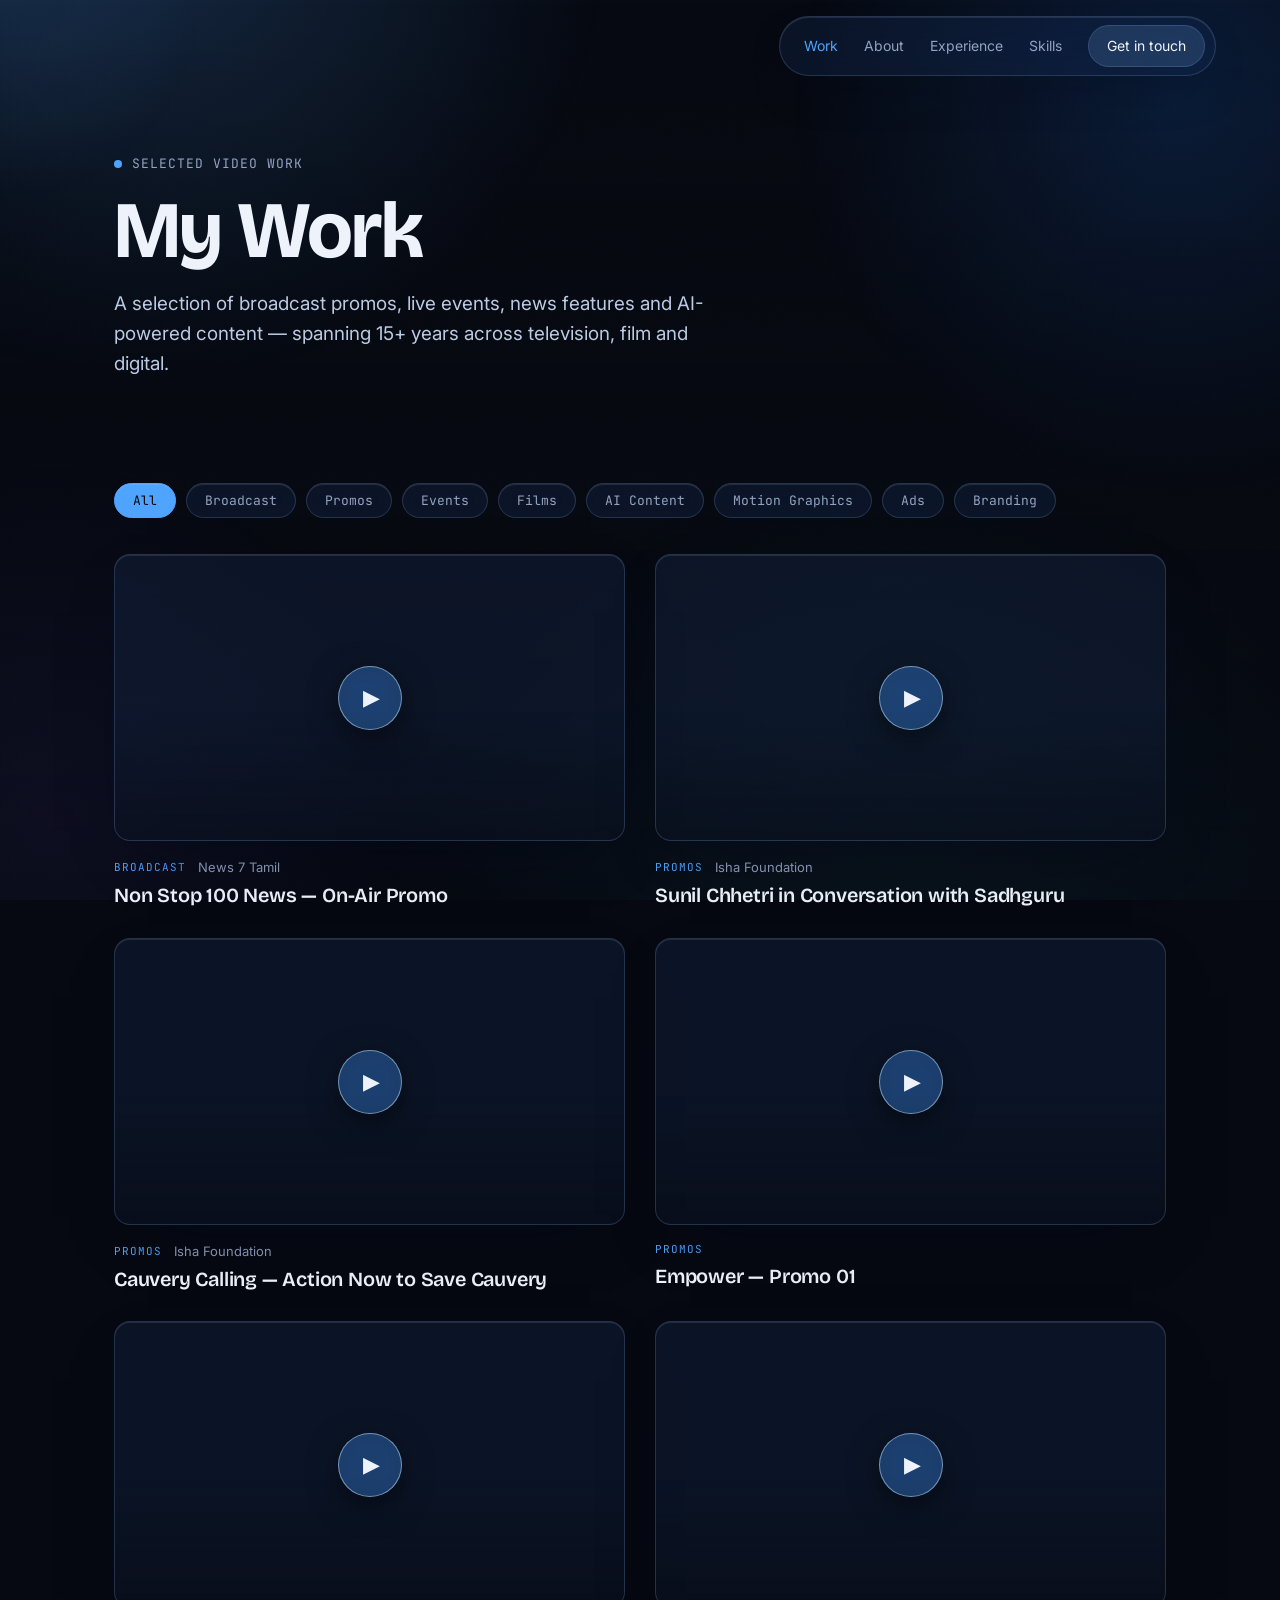
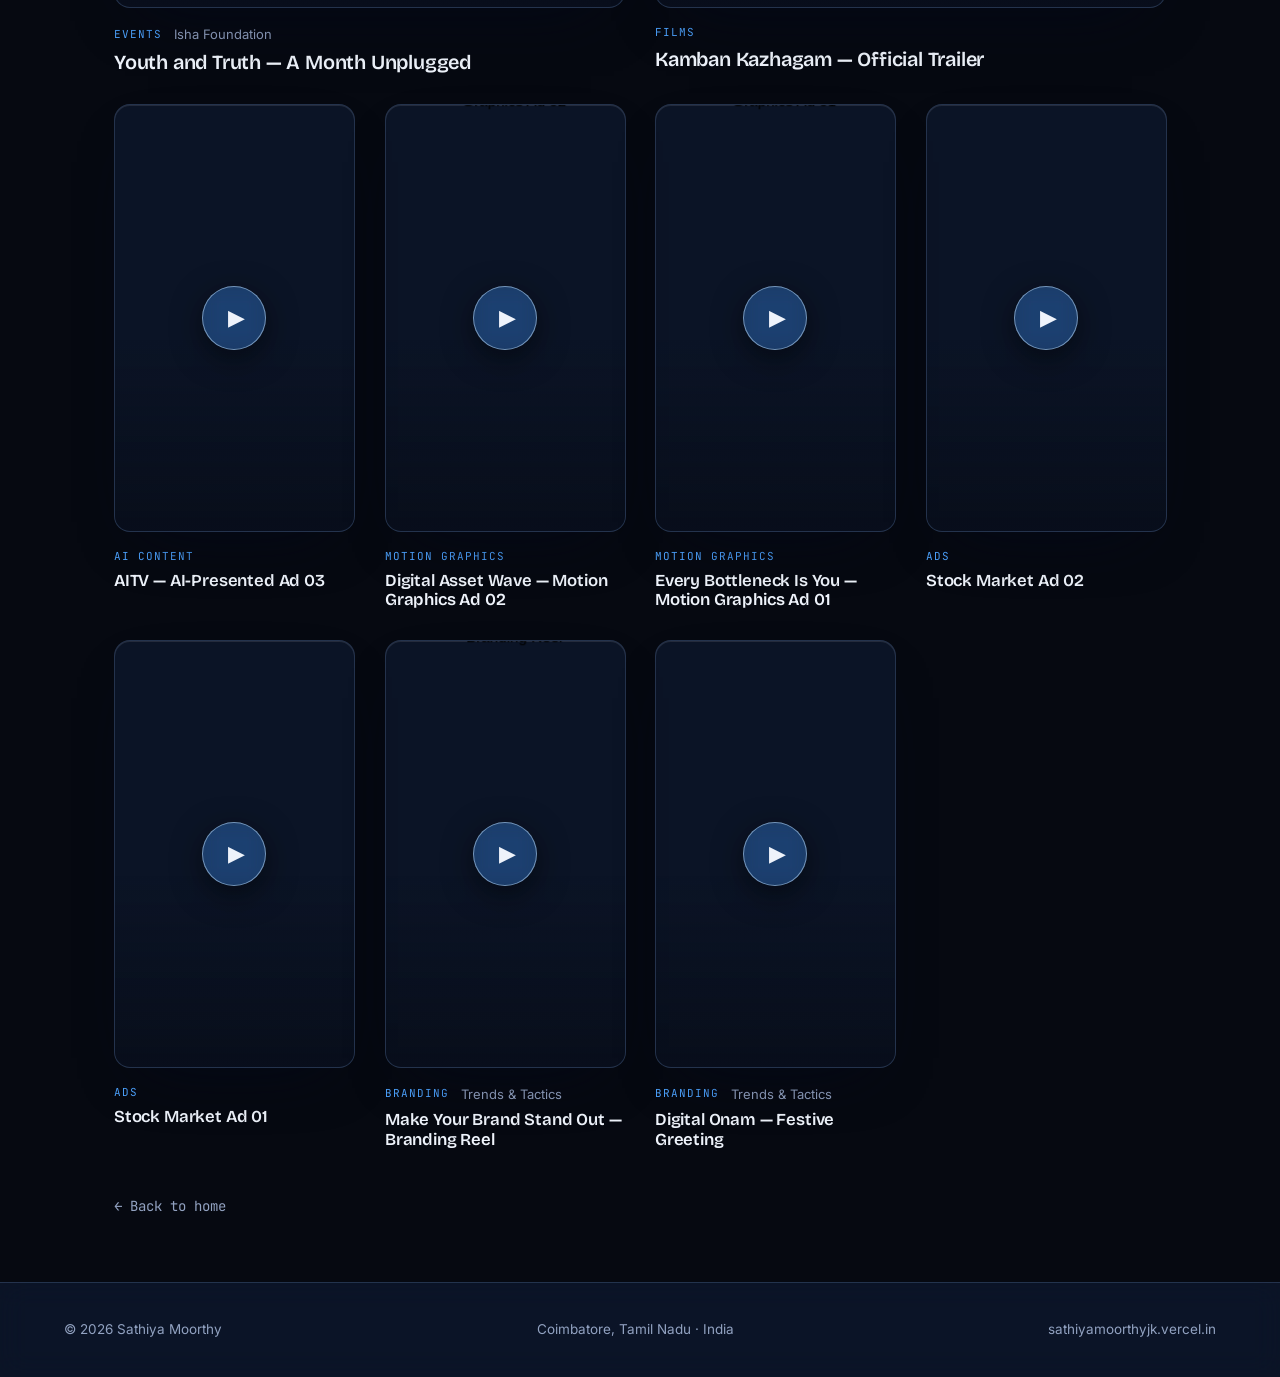
==== works/index.html @ cbaf98fa "Portfolio site: blue glassmorphism theme, clean URLs, video gallery - Clean extensionless URLs: work" ====
<!DOCTYPE html>
<html lang="en">
<head>
  <meta charset="UTF-8" />
  <meta name="viewport" content="width=device-width, initial-scale=1.0" />
  <title>My Work — Sathiya Moorthy</title>
  <meta name="description" content="Selected video work by Sathiya Moorthy — broadcast promos, live events, news and AI-powered content." />

  <link rel="preconnect" href="https://fonts.googleapis.com" />
  <link rel="preconnect" href="https://fonts.gstatic.com" crossorigin />
  <link rel="preconnect" href="https://i.ytimg.com" />
  <link href="https://fonts.googleapis.com/css2?family=Bricolage+Grotesque:opsz,wght@12..96,400;12..96,500;12..96,600;12..96,700;12..96,800&family=Inter:wght@400;500;600&family=JetBrains+Mono:wght@400;500&display=swap" rel="stylesheet" />

  <link rel="icon" href="data:image/svg+xml,%3Csvg xmlns='http://www.w3.org/2000/svg' viewBox='0 0 100 100'%3E%3Crect width='100' height='100' rx='22' fill='%23060911'/%3E%3Ctext x='50' y='68' font-family='Georgia,serif' font-size='52' font-weight='700' fill='%234da3ff' text-anchor='middle'%3ESM%3C/text%3E%3C/svg%3E" />

  <link rel="stylesheet" href="../css/styles.css" />
</head>
<body>
  <div class="grain" aria-hidden="true"></div>
  <div class="cursor-glow" aria-hidden="true"></div>
  <div class="scroll-progress" aria-hidden="true"></div>

  <!-- Navigation -->
  <header class="nav" id="nav">
    <nav class="nav__links" aria-label="Primary">
      <a href="./" class="is-current">Work</a>
      <a href="../#about">About</a>
      <a href="../#experience">Experience</a>
      <a href="../#skills">Skills</a>
      <a href="../#contact" class="nav__cta">Get in touch</a>
    </nav>
    <button class="nav__toggle" id="navToggle" aria-label="Toggle menu" aria-expanded="false">
      <span></span><span></span>
    </button>
  </header>

  <div class="mobile-menu" id="mobileMenu" aria-hidden="true">
    <a href="./">Work</a>
    <a href="../#about">About</a>
    <a href="../#experience">Experience</a>
    <a href="../#skills">Skills</a>
    <a href="../#awards">Awards</a>
    <a href="../#contact">Get in touch</a>
  </div>

  <main id="top">
    <!-- Page header -->
    <section class="page-head">
      <div class="page-head__inner">
        <p class="page-head__eyebrow reveal"><span class="dot"></span> Selected video work</p>
        <h1 class="page-head__title reveal">My Work</h1>
        <p class="page-head__lead reveal">
          A selection of broadcast promos, live events, news features and AI-powered
          content — spanning 15+ years across television, film and digital.
        </p>
      </div>
    </section>

    <!-- Gallery -->
    <section class="works section">
      <div class="works-filters" id="worksFilters" aria-label="Filter by category"></div>

      <div class="works-grid" id="worksGrid"></div>

      <div class="works-empty" id="worksEmpty" hidden>
        <p>Videos coming soon. Check back shortly.</p>
      </div>

      <p class="works-back">
        <a href="../">&larr; Back to home</a>
      </p>
    </section>
  </main>

  <footer class="footer">
    <div class="footer__inner">
      <span>© <span id="year">2026</span> Sathiya Moorthy</span>
      <span class="footer__loc">Coimbatore, Tamil Nadu · India</span>
      <a href="https://sathiyamoorthyjk.vercel.in" target="_blank" rel="noopener">sathiyamoorthyjk.vercel.in</a>
    </div>
  </footer>

  <script src="../js/main.js"></script>
  <script src="../js/works.js"></script>
</body>
</html>
---- css/styles.css ----
/* =========================================================
   Sathiya Moorthy — Portfolio
   Cinematic dark · broadcast-meets-code
   ========================================================= */

:root {
  --bg:        #060911;
  --bg-soft:   #0a0f1c;
  --surface:   #0e1526;
  --surface-2: #141d33;
  --line:      rgba(120,170,255,0.13);
  --line-soft: rgba(120,170,255,0.07);

  --text:      #eef3fb;
  --muted:     #92a2c1;
  --faint:     #5f6d8c;

  --accent:      #4da3ff;
  --accent-soft: #8ec6ff;
  --accent-deep: #1a63c9;
  --accent-rgb:  77, 163, 255;

  --ink:       #04070f;   /* dark text sitting on the accent */

  /* Glass */
  --glass:        rgba(22, 38, 72, 0.40);
  --glass-2:      rgba(28, 48, 88, 0.55);
  --glass-hi:     rgba(140, 190, 255, 0.16);   /* frost edge */
  --glass-line:   rgba(150, 195, 255, 0.18);
  --blur:         blur(22px) saturate(150%);
  --blur-soft:    blur(14px) saturate(130%);
  --glass-shadow: 0 20px 50px -24px rgba(0, 8, 26, 0.85);
  --glass-inset:  inset 0 1px 0 rgba(255, 255, 255, 0.10);

  --maxw: 1180px;
  --pad: clamp(20px, 5vw, 80px);

  --font-display: "Bricolage Grotesque", Georgia, serif;
  --font-body: "Inter", system-ui, sans-serif;
  --font-mono: "JetBrains Mono", monospace;

  --ease: cubic-bezier(0.16, 1, 0.3, 1);
}

* { margin: 0; padding: 0; box-sizing: border-box; }

html { scroll-behavior: smooth; -webkit-text-size-adjust: 100%; }

body {
  background: var(--bg);
  color: var(--text);
  font-family: var(--font-body);
  font-size: 16px;
  line-height: 1.6;
  -webkit-font-smoothing: antialiased;
  text-rendering: optimizeLegibility;
  overflow-x: hidden;
}

/* Ambient blue field — the light source the frosted panels pick up */
body::before {
  content: ""; position: fixed; inset: 0; z-index: -2; pointer-events: none;
  background:
    radial-gradient(46rem 46rem at 12% -8%,  rgba(77, 163, 255, 0.20), transparent 62%),
    radial-gradient(40rem 40rem at 92% 12%,  rgba(26, 99, 201, 0.22), transparent 60%),
    radial-gradient(52rem 52rem at 70% 108%, rgba(58, 226, 255, 0.10), transparent 62%),
    radial-gradient(38rem 38rem at 4% 92%,   rgba(120, 90, 255, 0.12), transparent 60%);
}
body::after {
  content: ""; position: fixed; inset: 0; z-index: -1; pointer-events: none;
  background: linear-gradient(180deg, transparent, rgba(6, 9, 17, 0.55));
}

a { color: inherit; text-decoration: none; }
em { font-style: italic; color: var(--accent); }
::selection { background: var(--accent); color: var(--ink); }

/* ---------- Texture & ambient ---------- */
.grain {
  position: fixed; inset: 0; z-index: 9000; pointer-events: none;
  opacity: 0.05; mix-blend-mode: overlay;
  background-image: url("data:image/svg+xml,%3Csvg xmlns='http://www.w3.org/2000/svg' width='160' height='160'%3E%3Cfilter id='n'%3E%3CfeTurbulence type='fractalNoise' baseFrequency='0.85' numOctaves='3' stitchTiles='stitch'/%3E%3C/filter%3E%3Crect width='100%25' height='100%25' filter='url(%23n)'/%3E%3C/svg%3E");
}

.cursor-glow {
  position: fixed; top: 0; left: 0; z-index: 8000; pointer-events: none;
  width: 480px; height: 480px; border-radius: 50%;
  transform: translate(-50%, -50%);
  background: radial-gradient(circle, rgba(var(--accent-rgb), 0.10), transparent 60%);
  opacity: 0; transition: opacity 0.4s ease;
}

.scroll-progress {
  position: fixed; top: 0; left: 0; height: 2px; width: 0%;
  background: linear-gradient(90deg, var(--accent-deep), var(--accent-soft));
  z-index: 9500; transition: width 0.1s linear;
}

/* ---------- Reveal animation: sections arrive, and leave again ---------- */
.reveal {
  opacity: 0; transform: translateY(38px) scale(0.985);
  filter: blur(6px);
  transition: opacity 0.85s var(--ease), transform 0.85s var(--ease),
              filter 0.85s var(--ease);
  will-change: opacity, transform, filter;
}
.reveal.in { opacity: 1; transform: none; filter: none; }

/* scrolled up past the top of the viewport — recedes instead of snapping away */
.reveal.out {
  opacity: 0; transform: translateY(-30px) scale(0.99);
  filter: blur(5px);
}

/* ---------- Scroll-linked motion ---------- */
/* Every parallax target composes its own hover/zoom on top of --par-y,
   so the two never fight over `transform`. */
.hero__text {
  opacity: var(--hero-fade, 1);
  transform: translate3d(0, var(--hero-y, 0px), 0);
  will-change: opacity, transform;
}

@media (prefers-reduced-motion: reduce) {
  .reveal { opacity: 1; transform: none; filter: none; transition: none; }
  .reveal.out { opacity: 1; transform: none; filter: none; }
  .hero__text { opacity: 1; transform: none; }
  html { scroll-behavior: auto; }
  /* the scroll engine also bails out on its own — this is the CSS backstop */
  .hero__glow, .hero__portrait-img, .stat__num, .section__index,
  .about__still img, .contact__portrait, .work-video__thumb {
    --par-y: 0px;
  }
}

/* ---------- Navigation ---------- */
.nav {
  position: fixed; top: 0; left: 0; right: 0; z-index: 1000;
  display: flex; align-items: center; justify-content: flex-end;
  padding: 16px var(--pad);
  transition: background 0.4s ease, padding 0.4s ease, border-color 0.4s ease,
              transform 0.5s var(--ease);
  border-bottom: 1px solid transparent;
}
.nav--hidden { transform: translateY(-115%); }
.nav.scrolled {
  background: var(--glass);
  -webkit-backdrop-filter: var(--blur); backdrop-filter: var(--blur);
  border-bottom: 1px solid var(--glass-line);
  box-shadow: var(--glass-shadow), var(--glass-inset);
  padding: 11px var(--pad);
}

/* Frosted pill holding the primary links */
.nav__links {
  display: flex; align-items: center; gap: 26px;
  padding: 8px 10px 8px 24px; border-radius: 100px;
  background: var(--glass);
  -webkit-backdrop-filter: var(--blur-soft); backdrop-filter: var(--blur-soft);
  border: 1px solid var(--glass-line);
  box-shadow: var(--glass-shadow), var(--glass-inset);
}
.nav.scrolled .nav__links { background: transparent; border-color: transparent; box-shadow: none; }
.nav__links a {
  font-size: 14px; color: var(--muted); position: relative;
  transition: color 0.3s ease;
}
.nav__links a:not(.nav__cta)::after {
  content: ""; position: absolute; left: 0; bottom: -5px; height: 1px; width: 0;
  background: var(--accent); transition: width 0.35s var(--ease);
}
.nav__links a:not(.nav__cta):hover { color: var(--text); }
.nav__links a:not(.nav__cta):hover::after { width: 100%; }
.nav__cta {
  color: var(--text) !important; border: 1px solid var(--glass-line);
  background: var(--glass-hi);
  padding: 9px 18px; border-radius: 100px;
  transition: border-color 0.3s, background 0.3s, color 0.3s;
}
.nav__cta:hover {
  border-color: var(--accent); color: var(--ink) !important; background: var(--accent);
}

.nav__toggle {
  display: none; flex-direction: column; gap: 6px; background: none; border: 0;
  cursor: pointer; padding: 6px; z-index: 1100;
}
.nav__toggle span { width: 26px; height: 2px; background: var(--text); transition: transform 0.3s, opacity 0.3s; }
.nav__toggle.open span:first-child { transform: translateY(4px) rotate(45deg); }
.nav__toggle.open span:last-child { transform: translateY(-4px) rotate(-45deg); }

.mobile-menu {
  position: fixed; inset: 0; z-index: 1050;
  background: rgba(6, 9, 17, 0.62);
  -webkit-backdrop-filter: blur(28px) saturate(150%); backdrop-filter: blur(28px) saturate(150%);
  display: flex; flex-direction: column; align-items: center; justify-content: center;
  gap: 26px; opacity: 0; pointer-events: none; transition: opacity 0.4s ease;
}
.mobile-menu.open { opacity: 1; pointer-events: auto; }
.mobile-menu a { font-family: var(--font-display); font-size: 30px; font-weight: 600; }
.mobile-menu a:hover { color: var(--accent); }

/* ---------- Buttons ---------- */
.btn {
  display: inline-flex; align-items: center; justify-content: center;
  padding: 14px 28px; border-radius: 100px; font-weight: 600; font-size: 15px;
  transition: transform 0.3s var(--ease), background 0.3s, color 0.3s, border-color 0.3s;
  cursor: pointer; white-space: nowrap;
}
.btn--primary { background: var(--accent); color: var(--ink); }
.btn--primary:hover { background: var(--accent-soft); transform: translateY(-3px); }
.btn--ghost {
  border: 1px solid var(--glass-line); color: var(--text);
  background: var(--glass);
  -webkit-backdrop-filter: var(--blur-soft); backdrop-filter: var(--blur-soft);
  box-shadow: var(--glass-inset);
}
.btn--ghost:hover { border-color: var(--accent); color: var(--accent); transform: translateY(-3px); }

/* ---------- Hero ---------- */
.hero {
  position: relative; min-height: 100vh; min-height: 100svh;
  display: flex; flex-direction: column; justify-content: center;
  padding: 124px var(--pad) 70px;
  overflow: hidden;
}
.hero__glow {
  position: absolute; top: -10%; left: 50%;
  transform: translateX(-50%) translate3d(0, var(--par-y, 0px), 0);
  width: 900px; height: 700px; max-width: 120vw;
  background: radial-gradient(ellipse at center, rgba(var(--accent-rgb), 0.13), transparent 62%);
  filter: blur(20px); z-index: 0;
}
.hero__inner {
  position: relative; z-index: 1; max-width: var(--maxw); margin: 0 auto; width: 100%;
  display: grid; grid-template-columns: 1.5fr 0.9fr; gap: clamp(30px, 5vw, 70px);
  align-items: center;
}

/* Portrait — transparent cutout, no frame, no plate */
.hero__portrait { justify-self: end; width: 100%; max-width: 400px; }
.hero__portrait-img {
  display: block; width: 100%; height: auto;
  background: none; border: 0; border-radius: 0;
  /* drop-shadow follows the alpha edge, so it grounds the cutout without a box */
  filter: drop-shadow(0 34px 46px rgba(0, 6, 20, 0.75)) contrast(1.03) saturate(1.03);
  transform: translate3d(0, calc(var(--par-y, 0px) + var(--lift, 0px)), 0);
  transition: filter 0.7s var(--ease), transform 0.5s var(--ease);
  will-change: transform;
}
.hero__portrait-img:hover {
  filter: drop-shadow(0 40px 54px rgba(0, 6, 20, 0.8)) contrast(1.06) saturate(1.1);
  --lift: -8px;
}

.hero__eyebrow {
  font-family: var(--font-mono); font-size: 13px; letter-spacing: 1px;
  color: var(--muted); text-transform: uppercase;
  display: inline-flex; align-items: center; gap: 10px; margin-bottom: 24px;
}
.hero__eyebrow .dot {
  width: 8px; height: 8px; border-radius: 50%; background: var(--accent);
  box-shadow: 0 0 0 0 rgba(var(--accent-rgb), 0.6); animation: pulse 2.4s infinite;
}
@keyframes pulse {
  0% { box-shadow: 0 0 0 0 rgba(var(--accent-rgb), 0.5); }
  70% { box-shadow: 0 0 0 12px rgba(var(--accent-rgb), 0); }
  100% { box-shadow: 0 0 0 0 rgba(var(--accent-rgb), 0); }
}

.hero__title {
  font-family: var(--font-display); font-weight: 700;
  font-size: clamp(2.6rem, 6.4vw, 5.4rem); line-height: 0.98;
  letter-spacing: -0.02em; margin-bottom: 24px;
}
.hero__title .line { display: block; overflow: hidden; }
.hero__title .line > span { display: block; }

.hero__lead {
  font-size: clamp(1.02rem, 1.5vw, 1.2rem); color: #c0cde5;
  max-width: 560px; margin-bottom: 24px;
}
.hero__lead strong { color: var(--text); font-weight: 600; }

.hero__roles { display: flex; flex-wrap: wrap; gap: 10px; margin-bottom: 30px; }
.hero__roles span {
  font-family: var(--font-mono); font-size: 12.5px; letter-spacing: 0.3px;
  color: var(--muted); border: 1px solid var(--glass-line); border-radius: 100px;
  padding: 7px 15px; background: var(--glass);
  -webkit-backdrop-filter: var(--blur-soft); backdrop-filter: var(--blur-soft);
  box-shadow: var(--glass-inset);
  transition: border-color 0.3s, color 0.3s, background 0.3s;
}
.hero__roles span:hover { border-color: var(--accent); color: var(--accent); }

.hero__actions { display: flex; flex-wrap: wrap; gap: 14px; }

.hero__scroll {
  position: absolute; bottom: 34px; left: 50%; transform: translateX(-50%);
  display: flex; flex-direction: column; align-items: center; gap: 10px; z-index: 1;
  font-family: var(--font-mono); font-size: 11px; letter-spacing: 2px;
  text-transform: uppercase; color: var(--faint);
}
.hero__scroll-line { width: 1px; height: 46px; background: linear-gradient(var(--accent), transparent); }

/* ---------- Marquee ---------- */
.marquee {
  border-top: 1px solid var(--glass-line); border-bottom: 1px solid var(--glass-line);
  padding: 26px 0; overflow: hidden;
  background: var(--glass);
  -webkit-backdrop-filter: var(--blur); backdrop-filter: var(--blur);
  -webkit-mask-image: linear-gradient(90deg, transparent, #000 12%, #000 88%, transparent);
          mask-image: linear-gradient(90deg, transparent, #000 12%, #000 88%, transparent);
}
.marquee__track {
  display: inline-flex; align-items: center; gap: 26px; white-space: nowrap;
  animation: scroll-x 38s linear infinite;
}
.marquee__track span {
  font-family: var(--font-display); font-weight: 600;
  font-size: clamp(1.3rem, 3vw, 2rem); color: #d3ddf0;
}
.marquee__track .sep { color: var(--accent); font-size: 1rem; }
@keyframes scroll-x { to { transform: translateX(-50%); } }

/* ---------- Sections ---------- */
.section { padding: clamp(40px, 5vw, 68px) var(--pad); max-width: var(--maxw); margin: 0 auto; }

.section__head {
  display: flex; align-items: baseline; gap: 20px; margin-bottom: 34px;
  border-bottom: 1px solid var(--line); padding-bottom: 18px;
}
.section__index {
  font-family: var(--font-mono); font-size: 14px; color: var(--accent);
  letter-spacing: 1px; flex-shrink: 0;
  transform: translate3d(0, var(--par-y, 0px), 0);
}
.section__title {
  font-family: var(--font-display); font-weight: 700;
  font-size: clamp(1.9rem, 4.5vw, 3.2rem); line-height: 1.04; letter-spacing: -0.02em;
}

/* ---------- Stats ---------- */
.stats {
  display: grid; grid-template-columns: repeat(4, 1fr);
  max-width: var(--maxw); margin: 0 auto; padding: clamp(32px,4vw,48px) var(--pad);
  gap: 30px;
}
.stat {
  display: flex; flex-direction: column; gap: 8px;
  padding: 26px 24px; border-radius: 20px;
  background: var(--glass); border: 1px solid var(--glass-line);
  -webkit-backdrop-filter: var(--blur); backdrop-filter: var(--blur);
  box-shadow: var(--glass-shadow), var(--glass-inset);
  transition: transform 0.4s var(--ease), border-color 0.4s;
}
.stat:hover { transform: translateY(-4px); border-color: rgba(var(--accent-rgb), 0.45); }
.stat__num {
  font-family: var(--font-display); font-weight: 800;
  font-size: clamp(2.6rem, 6vw, 4.4rem); line-height: 1;
  color: var(--text); letter-spacing: -0.02em;
  transform: translate3d(0, var(--par-y, 0px), 0);
}
.stat__label { font-size: 14px; color: var(--muted); max-width: 200px; }

/* ---------- About ---------- */
.about__grid { display: grid; grid-template-columns: 1.5fr 1fr; gap: 44px; align-items: start; }
.about__body p { font-size: clamp(1rem, 1.5vw, 1.18rem); color: #bbcae3; margin-bottom: 22px; }
.about__body strong { color: var(--text); font-weight: 600; }

.about__aside { display: flex; flex-direction: column; gap: 20px; }
.about__card {
  background: var(--glass); border: 1px solid var(--glass-line);
  -webkit-backdrop-filter: var(--blur); backdrop-filter: var(--blur);
  box-shadow: var(--glass-shadow), var(--glass-inset);
  border-radius: 20px; padding: 28px;
}
.about__card h3 {
  font-family: var(--font-mono); font-size: 12px; text-transform: uppercase;
  letter-spacing: 1.5px; color: var(--accent); margin-bottom: 18px; font-weight: 500;
}
.about__card ul { list-style: none; display: flex; flex-direction: column; gap: 11px; }
.about__card li {
  font-size: 14.5px; color: #c4d1e8; padding-left: 22px; position: relative;
}
.about__card li::before {
  content: "›"; position: absolute; left: 0; color: var(--accent); font-weight: 700;
}
.about__card--lang p { font-size: 14.5px; color: #c4d1e8; margin-bottom: 8px; }
.about__card--lang strong { color: var(--text); }

/* ---------- My Work page: header ---------- */
.nav__links a.is-current { color: var(--accent); }

.page-head {
  position: relative; overflow: hidden;
  padding: 150px var(--pad) 40px;
  max-width: var(--maxw); margin: 0 auto;
}
.page-head__eyebrow {
  font-family: var(--font-mono); font-size: 13px; letter-spacing: 1px;
  color: var(--muted); text-transform: uppercase;
  display: inline-flex; align-items: center; gap: 10px; margin-bottom: 18px;
}
.page-head__eyebrow .dot {
  width: 8px; height: 8px; border-radius: 50%; background: var(--accent);
}
.page-head__title {
  font-family: var(--font-display); font-weight: 700;
  font-size: clamp(2.6rem, 7vw, 5rem); line-height: 0.98;
  letter-spacing: -0.02em; margin-bottom: 18px;
}
.page-head__lead { font-size: clamp(1rem, 1.5vw, 1.18rem); color: #bbcae3; max-width: 600px; }

/* ---------- My Work page: gallery ---------- */
.works-filters { display: flex; flex-wrap: wrap; gap: 10px; margin-bottom: 36px; }
.works-filter {
  font-family: var(--font-mono); font-size: 13px; color: var(--muted);
  background: var(--glass); border: 1px solid var(--glass-line);
  -webkit-backdrop-filter: var(--blur-soft); backdrop-filter: var(--blur-soft);
  box-shadow: var(--glass-inset);
  border-radius: 100px; padding: 8px 18px; cursor: pointer;
  transition: color 0.3s, border-color 0.3s, background 0.3s;
}
.works-filter:hover { color: var(--text); border-color: rgba(var(--accent-rgb), 0.4); }
.works-filter.is-active { color: var(--ink); background: var(--accent); border-color: var(--accent); }

.works-grid {
  display: grid; gap: 30px; align-items: start;
  /* four narrow tracks: a 16:9 card spans two of them, a 9:16 Short takes one,
     and `dense` back-fills the holes that leaves */
  grid-template-columns: repeat(4, 1fr);
  grid-auto-flow: dense;
}
.work-video { display: flex; flex-direction: column; gap: 16px; grid-column: span 2; }
.work-video--v { grid-column: span 1; }
.work-video__frame {
  position: relative; aspect-ratio: 16 / 9; width: 100%;
  border-radius: 16px; overflow: hidden; cursor: pointer;
  border: 1px solid var(--glass-line); background: var(--glass);
  -webkit-backdrop-filter: var(--blur); backdrop-filter: var(--blur);
  padding: 0; display: block;
  box-shadow: 0 24px 64px -34px rgba(0, 8, 26, 0.9), var(--glass-inset);
}
.work-video--v .work-video__frame { aspect-ratio: 9 / 16; }
.work-video__thumb {
  width: 100%; height: 100%; object-fit: cover; display: block;
  filter: grayscale(0.2) contrast(1.03);
  /* default zoom is overscan: it hides the frame edge while the thumb drifts */
  transform: translate3d(0, var(--par-y, 0px), 0) scale(var(--zoom, 1.14));
  transition: transform 0.6s var(--ease), filter 0.6s var(--ease);
}
.work-video__frame:hover .work-video__thumb { --zoom: 1.2; filter: grayscale(0); }
.work-video__frame::after {
  content: ""; position: absolute; inset: 0;
  background: linear-gradient(180deg, transparent 55%, rgba(6,9,17,0.5));
  pointer-events: none;
}
.work-video__play {
  position: absolute; left: 50%; top: 50%; transform: translate(-50%, -50%);
  width: 64px; height: 64px; border-radius: 50%; z-index: 1;
  display: grid; place-items: center;
  background: rgba(var(--accent-rgb), 0.28); color: var(--text); font-size: 22px;
  border: 1px solid rgba(190, 225, 255, 0.55);
  -webkit-backdrop-filter: blur(10px) saturate(160%); backdrop-filter: blur(10px) saturate(160%);
  padding-left: 4px;
  transition: transform 0.3s var(--ease), background 0.3s;
  box-shadow: 0 8px 30px rgba(0,0,0,0.5);
}
.work-video__frame:hover .work-video__play { transform: translate(-50%, -50%) scale(1.12); }
.works-grid iframe {
  width: 100%; aspect-ratio: 16 / 9; border: 0; border-radius: 14px;
}

/* ---------- Video lightbox ---------- */
.vbox {
  position: fixed; inset: 0; z-index: 200;
  display: grid; place-items: center;
  padding: clamp(16px, 4vw, 56px);
  background: rgba(4, 7, 15, 0.72);
  -webkit-backdrop-filter: blur(30px) saturate(150%); backdrop-filter: blur(30px) saturate(150%);
  opacity: 0; visibility: hidden;
  transition: opacity 0.4s var(--ease), visibility 0.4s;
}
.vbox.is-open { opacity: 1; visibility: visible; }
.vbox__inner {
  position: relative; width: 100%; max-width: 1400px;
  transform: scale(0.94) translateY(12px);
  transition: transform 0.5s var(--ease);
}
.vbox.is-open .vbox__inner { transform: none; }
.vbox__stage {
  position: relative; width: 100%; aspect-ratio: 16 / 9;
  max-height: calc(100vh - clamp(140px, 22vh, 220px));
  margin: 0 auto; border-radius: 14px; overflow: hidden;
  background: #000; border: 1px solid var(--glass-line);
  box-shadow: 0 50px 120px -40px rgba(0, 8, 26, 0.95), var(--glass-inset);
}
/* Shorts play in a portrait stage — height-driven, so 9:16 never letterboxes */
.vbox__stage--v {
  aspect-ratio: 9 / 16; width: auto; max-width: 100%;
  height: calc(100vh - clamp(150px, 24vh, 250px));
  max-height: none;
}
.vbox__stage iframe { position: absolute; inset: 0; width: 100%; height: 100%; border: 0; }
.vbox__cap {
  display: flex; align-items: baseline; justify-content: center; gap: 14px;
  flex-wrap: wrap; text-align: center;
  margin-top: 20px; padding: 0 4px;
}
.vbox__title {
  font-family: var(--font-display); font-weight: 600;
  font-size: clamp(1.1rem, 2.2vw, 1.5rem); letter-spacing: -0.01em;
}
.vbox__meta { font-family: var(--font-mono); font-size: 12px; letter-spacing: 1px;
  text-transform: uppercase; color: var(--accent); }
.vbox__org { font-size: 13px; color: var(--muted); }
.vbox__close {
  position: absolute; top: -14px; right: -6px; transform: translateY(-100%);
  width: 44px; height: 44px; border-radius: 50%; cursor: pointer;
  display: grid; place-items: center; font-size: 20px; line-height: 1;
  color: var(--text); background: var(--glass-2);
  -webkit-backdrop-filter: var(--blur-soft); backdrop-filter: var(--blur-soft);
  border: 1px solid var(--glass-line); box-shadow: var(--glass-inset);
  transition: color 0.3s, background 0.3s, border-color 0.3s, transform 0.3s var(--ease);
}
.vbox__close:hover {
  color: var(--ink); background: var(--accent); border-color: var(--accent);
  transform: translateY(-100%) rotate(90deg);
}
.vbox__nav {
  position: absolute; top: 50%; transform: translateY(-50%);
  width: 46px; height: 46px; border-radius: 50%; cursor: pointer; z-index: 2;
  display: grid; place-items: center; font-size: 18px;
  color: var(--text); background: var(--glass-2);
  border: 1px solid var(--glass-line); box-shadow: var(--glass-inset);
  -webkit-backdrop-filter: var(--blur-soft); backdrop-filter: var(--blur-soft);
  transition: color 0.3s, background 0.3s, border-color 0.3s;
}
.vbox__nav:hover { color: var(--ink); background: var(--accent); border-color: var(--accent); }
.vbox__nav--prev { left: -60px; }
.vbox__nav--next { right: -60px; }
.vbox__nav[hidden] { display: none; }
body.vbox-open { overflow: hidden; }

@media (max-width: 1100px) {
  .vbox__nav--prev { left: 8px; }
  .vbox__nav--next { right: 8px; }
  .vbox__close { top: -10px; right: 0; }
}
@media (prefers-reduced-motion: reduce) {
  .vbox, .vbox__inner, .vbox__close, .vbox__nav { transition: none; }
  .vbox__inner { transform: none; }
}
.work-video__meta { display: flex; align-items: center; gap: 12px; margin-bottom: 6px; }
.work-video__tag {
  font-family: var(--font-mono); font-size: 11px; text-transform: uppercase;
  letter-spacing: 1px; color: var(--accent);
}
.work-video__org { font-size: 13px; color: var(--muted); }
.work-video__title {
  font-family: var(--font-display); font-weight: 600;
  font-size: 1.25rem; line-height: 1.15; letter-spacing: -0.01em;
}
.work-video--v .work-video__title { font-size: 1.05rem; }
.work-video--v .work-video__cap { max-width: 34ch; }

.works-empty {
  border: 1px dashed var(--line); border-radius: 16px;
  padding: 60px 30px; text-align: center; color: var(--muted);
}
.works-back { margin-top: 44px; }
.works-back a {
  font-family: var(--font-mono); font-size: 14px; color: var(--muted);
  transition: color 0.3s;
}
.works-back a:hover { color: var(--accent); }

@media (max-width: 1000px) {
  /* two tracks: landscape fills the row, two Shorts sit side by side */
  .works-grid { grid-template-columns: repeat(2, 1fr); }
}
@media (max-width: 560px) {
  .works-grid { grid-template-columns: 1fr; gap: 28px; }
  .work-video, .work-video--v { grid-column: span 1; }
  .work-video--v .work-video__frame { max-width: 300px; }
}

@media (max-width: 760px) {
  .works-grid { gap: 28px; }
  .page-head { padding-top: 120px; }
}

/* ---------- Selected Work ---------- */
.work__list { display: flex; flex-direction: column; }
.work__cta { margin-top: 32px; }
.work-card {
  display: grid; grid-template-columns: 1fr 1.6fr; gap: 8px 30px;
  align-items: start;
  padding: 30px 8px; border-top: 1px solid var(--line);
  transition: background 0.4s ease, padding-left 0.4s var(--ease);
  position: relative;
}
.work-card__meta  { grid-column: 1; grid-row: 1 / span 3; }
.work-card__title { grid-column: 2; grid-row: 1; }
.work-card__desc  { grid-column: 2; grid-row: 2; }
.work-card__foot  { grid-column: 2; grid-row: 3; }
.work-card:last-child { border-bottom: 1px solid var(--line); }
.work-card::before {
  content: ""; position: absolute; left: 0; top: 0; bottom: 0; width: 2px;
  background: var(--accent); transform: scaleY(0); transform-origin: top;
  transition: transform 0.5s var(--ease);
}
.work-card:hover {
  background: var(--glass); padding-left: 26px; border-radius: 16px;
  -webkit-backdrop-filter: var(--blur-soft); backdrop-filter: var(--blur-soft);
  box-shadow: var(--glass-inset);
}
.work-card:hover::before { transform: scaleY(1); }

.work-card__meta { display: flex; flex-direction: column; gap: 10px; }
.work-card__tag {
  font-family: var(--font-mono); font-size: 11px; text-transform: uppercase;
  letter-spacing: 1px; color: var(--accent);
}
.work-card__org { font-size: 14px; color: var(--muted); }
.work-card__title {
  font-family: var(--font-display); font-weight: 600;
  font-size: clamp(1.4rem, 2.8vw, 2rem); line-height: 1.1;
  letter-spacing: -0.01em; margin-bottom: 14px;
}
.work-card__desc { font-size: 15.5px; color: #a9b8d4; margin-bottom: 20px; max-width: 560px; }
.work-card__foot { display: flex; flex-wrap: wrap; gap: 8px; }
.work-card__foot span {
  font-size: 12px; color: var(--muted); border: 1px solid var(--glass-line);
  border-radius: 8px; padding: 5px 11px; background: var(--glass);
  -webkit-backdrop-filter: var(--blur-soft); backdrop-filter: var(--blur-soft);
}

/* ---------- Timeline ---------- */
.timeline { position: relative; padding-left: 8px; }
.timeline::before {
  content: ""; position: absolute; left: 7px; top: 6px; bottom: 6px; width: 1px;
  background: linear-gradient(var(--accent) 0%, var(--line) 40%, var(--line));
}
.timeline__item {
  position: relative; display: grid; grid-template-columns: 180px 1fr; gap: 36px;
  padding: 0 0 32px 40px;
}
.timeline__item::before {
  content: ""; position: absolute; left: 0; top: 7px;
  width: 15px; height: 15px; border-radius: 50%;
  background: var(--bg); border: 2px solid var(--accent);
  transition: background 0.3s, box-shadow 0.3s;
}
.timeline__item:hover::before { background: var(--accent); box-shadow: 0 0 18px rgba(var(--accent-rgb), 0.5); }
.timeline__year {
  font-family: var(--font-mono); font-size: 13px; color: var(--accent);
  letter-spacing: 0.5px; padding-top: 4px;
}
.timeline__content {
  background: var(--glass); border: 1px solid var(--glass-line);
  -webkit-backdrop-filter: var(--blur-soft); backdrop-filter: var(--blur-soft);
  box-shadow: var(--glass-inset);
  border-radius: 18px; padding: 22px 24px;
}
.timeline__content h3 {
  font-family: var(--font-display); font-weight: 600; font-size: 1.3rem;
  margin-bottom: 4px; letter-spacing: -0.01em;
}
.timeline__org { font-size: 14px; color: var(--muted); margin-bottom: 10px; }
.timeline__content p:last-child { font-size: 14.5px; color: #a9b8d4; max-width: 600px; }

/* ---------- Skills ---------- */
.skills__grid { display: grid; grid-template-columns: repeat(2, 1fr); gap: 28px; }
.skill-group {
  background: var(--glass); border: 1px solid var(--glass-line);
  -webkit-backdrop-filter: var(--blur); backdrop-filter: var(--blur);
  box-shadow: var(--glass-shadow), var(--glass-inset);
  border-radius: 22px; padding: 32px;
  transition: border-color 0.4s, transform 0.4s var(--ease);
}
.skill-group:hover { border-color: rgba(var(--accent-rgb), 0.4); transform: translateY(-4px); }
.skill-group h3 {
  font-family: var(--font-display); font-weight: 600; font-size: 1.25rem; margin-bottom: 20px;
}
.tags { display: flex; flex-wrap: wrap; gap: 9px; }
.tags span {
  font-size: 13.5px; color: #c4d1e8; background: var(--glass-hi);
  -webkit-backdrop-filter: var(--blur-soft); backdrop-filter: var(--blur-soft);
  border: 1px solid var(--glass-line); border-radius: 10px; padding: 8px 14px;
  transition: color 0.3s, border-color 0.3s, background 0.3s;
}
.tags span:hover { color: var(--accent); border-color: var(--accent); background: rgba(var(--accent-rgb), 0.06); }

/* ---------- Awards ---------- */
.awards__grid { display: grid; grid-template-columns: repeat(3, 1fr); gap: 24px; }
.award {
  display: flex; gap: 18px; background: var(--glass);
  -webkit-backdrop-filter: var(--blur); backdrop-filter: var(--blur);
  box-shadow: var(--glass-shadow), var(--glass-inset);
  border: 1px solid var(--glass-line); border-radius: 20px; padding: 30px;
  transition: border-color 0.4s, transform 0.4s var(--ease);
}
.award:hover { border-color: rgba(var(--accent-rgb), 0.4); transform: translateY(-4px); }
.award__icon {
  font-size: 22px; color: var(--accent); line-height: 1; flex-shrink: 0;
}
.award h3 { font-family: var(--font-display); font-weight: 600; font-size: 1.15rem; margin-bottom: 8px; }
.award p { font-size: 14px; color: #a9b8d4; }

/* ---------- Contact ---------- */
.contact { text-align: center; }
.contact__inner {
  max-width: 820px; margin: 0 auto;
  padding: clamp(36px, 5vw, 64px) clamp(24px, 4vw, 56px);
  border-radius: 28px;
  background: var(--glass); border: 1px solid var(--glass-line);
  -webkit-backdrop-filter: var(--blur); backdrop-filter: var(--blur);
  box-shadow: var(--glass-shadow), var(--glass-inset);
}

/* Headshot above the invitation — feathered, no ring or plate */
.contact__portrait {
  display: block; width: 148px; height: 148px; margin: 0 auto 24px;
  object-fit: cover; object-position: 50% 20%;
  background: none; border: 0; border-radius: 0; box-shadow: none;
  -webkit-mask-image: radial-gradient(circle at 50% 46%, #000 54%, transparent 80%);
          mask-image: radial-gradient(circle at 50% 46%, #000 54%, transparent 80%);
  transform: translate3d(0, var(--par-y, 0px), 0);
  will-change: transform;
}
.contact__eyebrow {
  font-family: var(--font-mono); font-size: 13px; text-transform: uppercase;
  letter-spacing: 1.5px; color: var(--accent); margin-bottom: 24px;
}
.contact__title {
  font-family: var(--font-display); font-weight: 700;
  font-size: clamp(2.4rem, 7vw, 5rem); line-height: 1.02;
  letter-spacing: -0.02em; margin-bottom: 40px;
}
.contact__email {
  display: inline-block; font-size: clamp(1.05rem, 2.5vw, 1.5rem);
  color: var(--text); border-bottom: 1px solid var(--line);
  padding-bottom: 6px; margin-bottom: 44px; transition: color 0.3s, border-color 0.3s;
}
.contact__email:hover { color: var(--accent); border-color: var(--accent); }
.contact__links { display: flex; justify-content: center; flex-wrap: wrap; gap: 14px; }

/* ---------- Footer ---------- */
.footer {
  border-top: 1px solid var(--glass-line); padding: 36px var(--pad);
  background: var(--glass);
  -webkit-backdrop-filter: var(--blur-soft); backdrop-filter: var(--blur-soft);
}
.footer__inner {
  max-width: var(--maxw); margin: 0 auto;
  display: flex; align-items: center; justify-content: space-between; flex-wrap: wrap; gap: 14px;
  font-size: 13.5px; color: var(--muted);
}
.footer__inner a { transition: color 0.3s; }
.footer__inner a:hover { color: var(--accent); }

/* ---------- About: cut-out portrait (transparent PNG/WebP, no plate) ---------- */
.about__still {
  margin-top: clamp(20px, 3vw, 36px);
  display: flex; justify-content: flex-end;
  background: none; border: 0; border-radius: 0; box-shadow: none;
}
.about__still img {
  display: block; width: 100%; max-width: 420px; height: auto;
  background: none; border: 0; border-radius: 0;
  /* drop-shadow traces the alpha edge — depth without a box */
  filter: drop-shadow(0 30px 42px rgba(0, 6, 20, 0.7)) contrast(1.03) saturate(1.03);
  transform: translate3d(0, var(--par-y, 0px), 0) scale(var(--zoom, 1));
  transition: transform 0.6s var(--ease), filter 0.9s var(--ease);
  will-change: transform;
}
.about__still:hover img {
  --zoom: 1.03;
  filter: drop-shadow(0 36px 50px rgba(0, 6, 20, 0.75)) contrast(1.06) saturate(1.1);
}

/* ---------- Glass fallback (older browsers) ---------- */
@supports not ((backdrop-filter: blur(1px)) or (-webkit-backdrop-filter: blur(1px))) {
  :root {
    --glass:   rgba(14, 21, 38, 0.94);
    --glass-2: rgba(20, 29, 51, 0.96);
  }
  .nav__links, .mobile-menu, .vbox { background: rgba(8, 12, 22, 0.98); }
}

/* ---------- Responsive ---------- */
@media (max-width: 900px) {
  .nav__links { display: none; }
  .nav__toggle { display: flex; }
  .hero { padding-top: 110px; min-height: auto; }
  .hero__inner { grid-template-columns: 1fr; gap: 36px; }
  .hero__portrait { order: -1; justify-self: start; max-width: 260px; }
  .about__grid { grid-template-columns: 1fr; gap: 40px; }
  .about__still { justify-content: center; }
  .stats { grid-template-columns: repeat(2, 1fr); gap: 36px 24px; }
  .skills__grid { grid-template-columns: 1fr; }
  .awards__grid { grid-template-columns: 1fr; }
  .work-card { grid-template-columns: 1fr; gap: 14px; }
  .work-card__meta, .work-card__title, .work-card__desc, .work-card__foot {
    grid-column: 1; grid-row: auto;
  }
  .timeline__item { grid-template-columns: 1fr; gap: 6px; }
  .timeline__year { padding-top: 0; }
}

@media (max-width: 560px) {
  .stats { grid-template-columns: 1fr 1fr; }
  .stat { padding: 20px 18px; }
  .contact__portrait { width: 116px; height: 116px; }
  .hero { padding-top: 120px; }
  .work-card:hover { padding-left: 14px; }
}
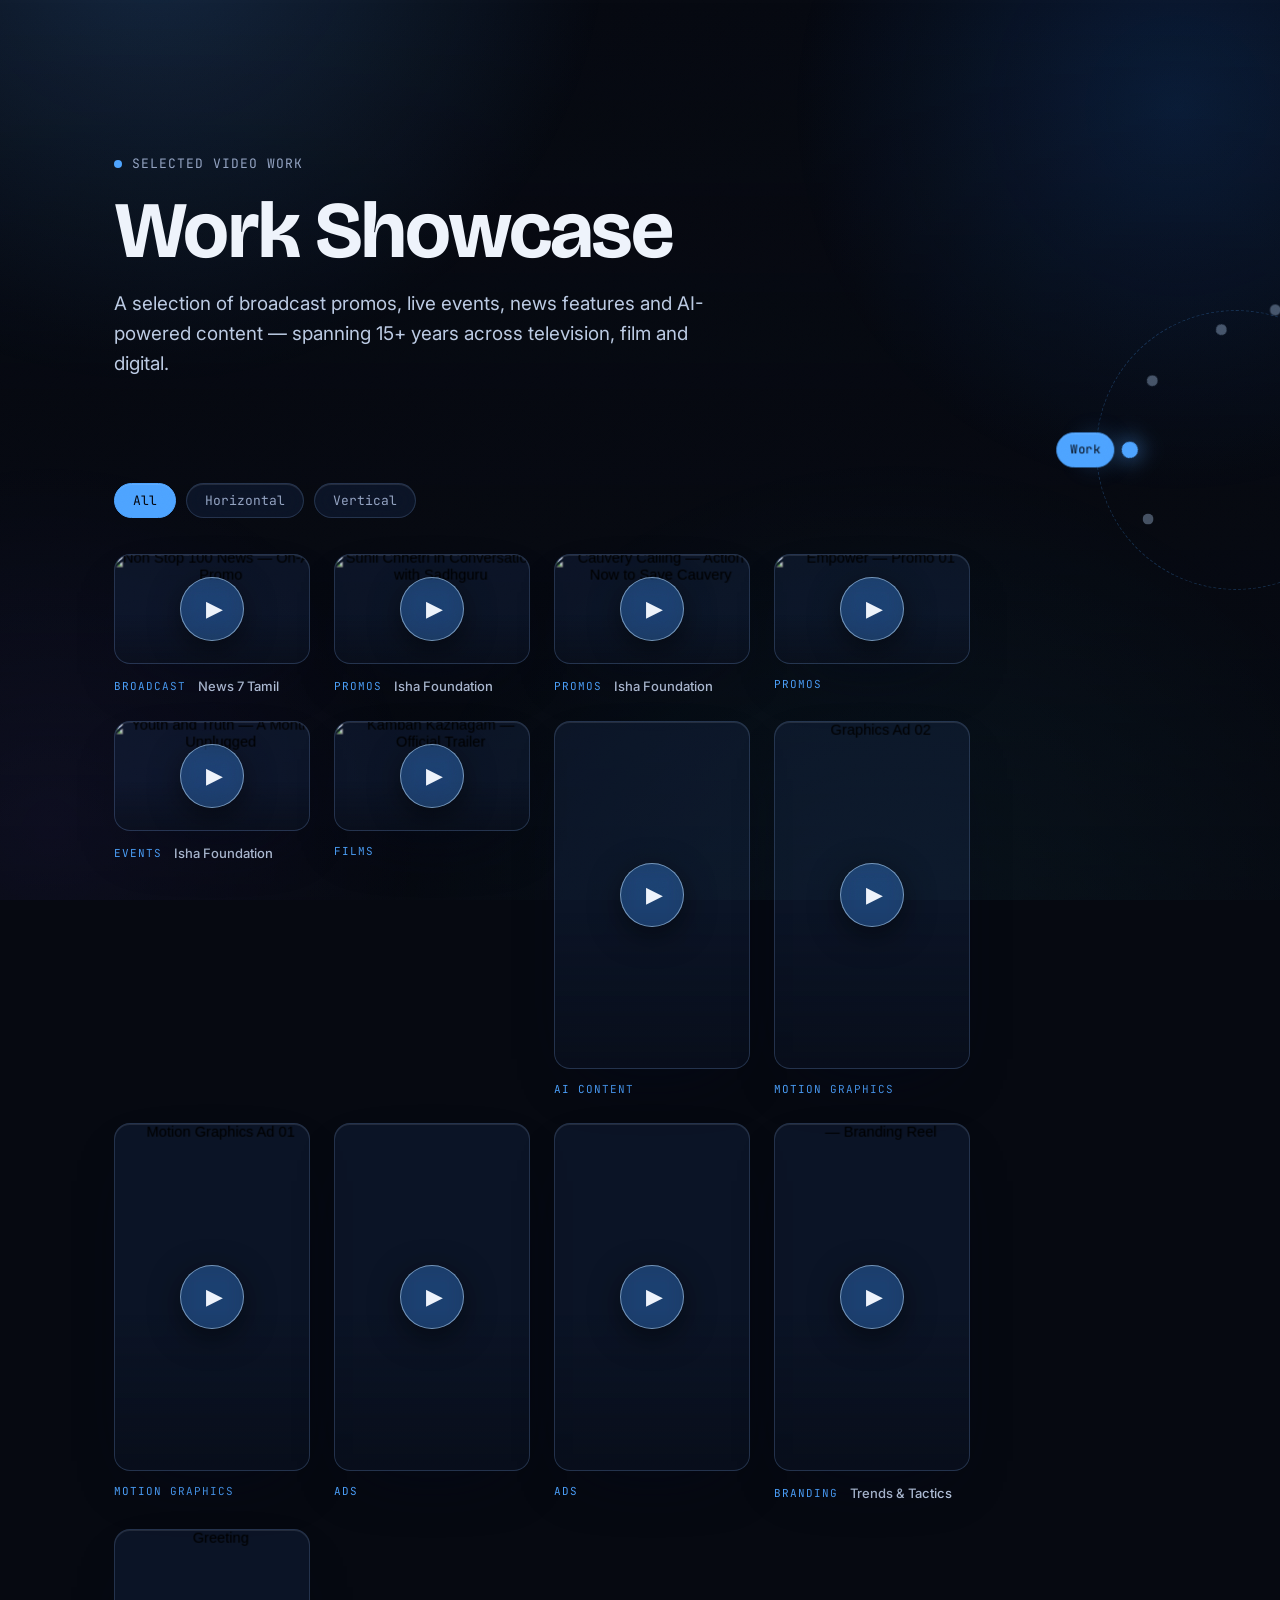
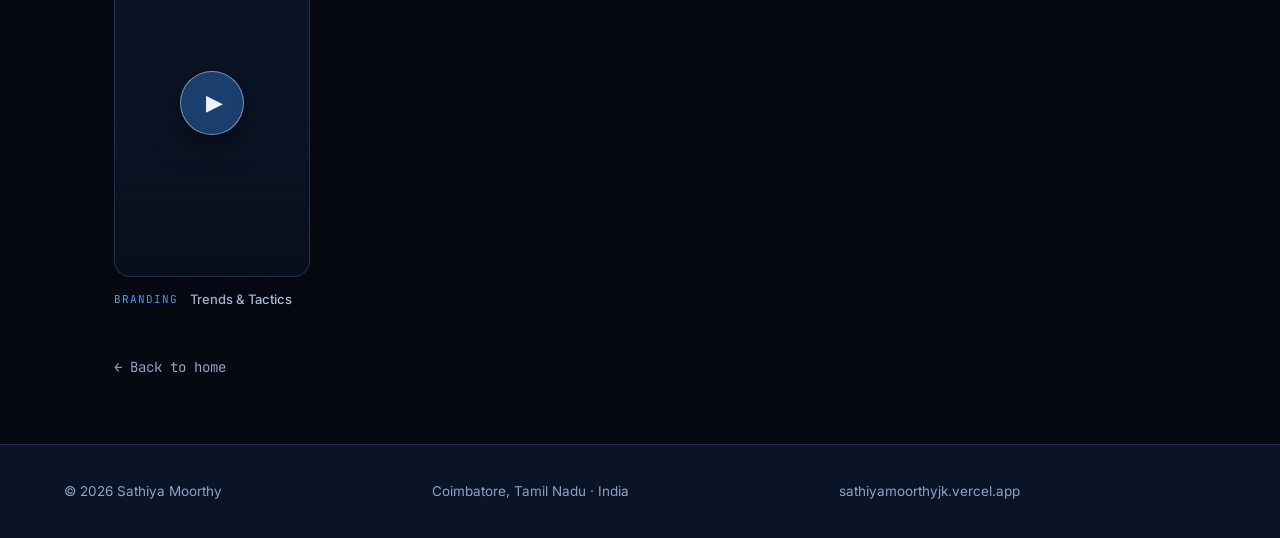
==== commit 6f09fc32: "Circular dial nav, leadership-framed contact, orientation filters Navigation - Replace the desktop h" ====
--- a/works/index.html
+++ b/works/index.html
@@ -3,7 +3,7 @@
 <head>
   <meta charset="UTF-8" />
   <meta name="viewport" content="width=device-width, initial-scale=1.0" />
-  <title>My Work — Sathiya Moorthy</title>
+  <title>Work Showcase — Sathiya Moorthy</title>
   <meta name="description" content="Selected video work by Sathiya Moorthy — broadcast promos, live events, news and AI-powered content." />
 
   <link rel="preconnect" href="https://fonts.googleapis.com" />
@@ -22,19 +22,28 @@
 
   <!-- Navigation -->
   <header class="nav" id="nav">
-    <nav class="nav__links" aria-label="Primary">
-      <a href="./" class="is-current">Work</a>
-      <a href="../#about">About</a>
-      <a href="../#experience">Experience</a>
-      <a href="../#skills">Skills</a>
-      <a href="../#contact" class="nav__cta">Get in touch</a>
-    </nav>
     <button class="nav__toggle" id="navToggle" aria-label="Toggle menu" aria-expanded="false">
       <span></span><span></span>
     </button>
   </header>
 
+
+  <!-- Circular dial navigation (desktop) -->
+  <nav class="dial" id="dial" aria-label="Primary">
+    <span class="dial__axis" aria-hidden="true"></span>
+    <span class="dial__cursor" aria-hidden="true"></span>
+    <ul class="dial__ring" id="dialRing">
+      <li class="dial__item"><a href="../"><span class="dial__label">Home</span></a></li>
+      <li class="dial__item"><a href="./"><span class="dial__label">Work</span></a></li>
+      <li class="dial__item"><a href="../#about"><span class="dial__label">About</span></a></li>
+      <li class="dial__item"><a href="../#experience"><span class="dial__label">Experience</span></a></li>
+      <li class="dial__item"><a href="../#skills"><span class="dial__label">Skills</span></a></li>
+      <li class="dial__item"><a href="../#contact"><span class="dial__label">Contact</span></a></li>
+    </ul>
+  </nav>
+
   <div class="mobile-menu" id="mobileMenu" aria-hidden="true">
+    <a href="../">Home</a>
     <a href="./">Work</a>
     <a href="../#about">About</a>
     <a href="../#experience">Experience</a>
@@ -48,7 +57,7 @@
     <section class="page-head">
       <div class="page-head__inner">
         <p class="page-head__eyebrow reveal"><span class="dot"></span> Selected video work</p>
-        <h1 class="page-head__title reveal">My Work</h1>
+        <h1 class="page-head__title reveal">Work Showcase</h1>
         <p class="page-head__lead reveal">
           A selection of broadcast promos, live events, news features and AI-powered
           content — spanning 15+ years across television, film and digital.
@@ -76,7 +85,7 @@
     <div class="footer__inner">
       <span>© <span id="year">2026</span> Sathiya Moorthy</span>
       <span class="footer__loc">Coimbatore, Tamil Nadu · India</span>
-      <a href="https://sathiyamoorthyjk.vercel.in" target="_blank" rel="noopener">sathiyamoorthyjk.vercel.in</a>
+      <a href="https://sathiyamoorthyjk.vercel.app" target="_blank" rel="noopener">sathiyamoorthyjk.vercel.app</a>
     </div>
   </footer>
 
--- a/css/styles.css
+++ b/css/styles.css
@@ -34,6 +34,7 @@
 
   --maxw: 1180px;
   --pad: clamp(20px, 5vw, 80px);
+  --gutter: 0px;        /* right rail reserve; set per breakpoint by .dial */
 
   --font-display: "Bricolage Grotesque", Georgia, serif;
   --font-body: "Inter", system-ui, sans-serif;
@@ -128,7 +129,7 @@
   html { scroll-behavior: auto; }
   /* the scroll engine also bails out on its own — this is the CSS backstop */
   .hero__glow, .hero__portrait-img, .stat__num, .section__index,
-  .about__still img, .contact__portrait, .work-video__thumb {
+  .skills__portrait img, .contact__portrait, .work-video__thumb {
     --par-y: 0px;
   }
 }
@@ -426,14 +427,13 @@
 .works-filter.is-active { color: var(--ink); background: var(--accent); border-color: var(--accent); }
 
 .works-grid {
-  display: grid; gap: 30px; align-items: start;
-  /* four narrow tracks: a 16:9 card spans two of them, a 9:16 Short takes one,
-     and `dense` back-fills the holes that leaves */
+  display: grid; gap: 24px; align-items: start;
+  /* four across: one track per card, landscape or Short. `dense` keeps the
+     rows packed when the two orientations produce different heights. */
   grid-template-columns: repeat(4, 1fr);
   grid-auto-flow: dense;
 }
-.work-video { display: flex; flex-direction: column; gap: 16px; grid-column: span 2; }
-.work-video--v { grid-column: span 1; }
+.work-video { display: flex; flex-direction: column; gap: 12px; grid-column: span 1; }
 .work-video__frame {
   position: relative; aspect-ratio: 16 / 9; width: 100%;
   border-radius: 16px; overflow: hidden; cursor: pointer;
@@ -447,7 +447,7 @@
   width: 100%; height: 100%; object-fit: cover; display: block;
   filter: grayscale(0.2) contrast(1.03);
   /* default zoom is overscan: it hides the frame edge while the thumb drifts */
-  transform: translate3d(0, var(--par-y, 0px), 0) scale(var(--zoom, 1.14));
+  transform: translate3d(0, var(--par-y, 0px), 0) scale(var(--zoom, 1.1));
   transition: transform 0.6s var(--ease), filter 0.6s var(--ease);
 }
 .work-video__frame:hover .work-video__thumb { --zoom: 1.2; filter: grayscale(0); }
@@ -563,7 +563,9 @@
   font-size: 1.25rem; line-height: 1.15; letter-spacing: -0.01em;
 }
 .work-video--v .work-video__title { font-size: 1.05rem; }
-.work-video--v .work-video__cap { max-width: 34ch; }
+/* with titles hidden the caption is a single compact line */
+.work-video__meta { margin-bottom: 0; }
+.work-video__org { font-weight: 500; color: #bbcae3; }
 
 .works-empty {
   border: 1px dashed var(--line); border-radius: 16px;
@@ -576,18 +578,13 @@
 }
 .works-back a:hover { color: var(--accent); }
 
-@media (max-width: 1000px) {
-  /* two tracks: landscape fills the row, two Shorts sit side by side */
-  .works-grid { grid-template-columns: repeat(2, 1fr); }
-}
-@media (max-width: 560px) {
-  .works-grid { grid-template-columns: 1fr; gap: 28px; }
-  .work-video, .work-video--v { grid-column: span 1; }
-  .work-video--v .work-video__frame { max-width: 300px; }
-}
-
+@media (max-width: 1000px) { .works-grid { grid-template-columns: repeat(3, 1fr); } }
+@media (max-width: 760px)  { .works-grid { grid-template-columns: repeat(2, 1fr); } }
+@media (max-width: 480px)  {
+  .works-grid { grid-template-columns: 1fr; gap: 26px; }
+  .work-video--v .work-video__frame { max-width: 300px; margin: 0 auto; }
+}
 @media (max-width: 760px) {
-  .works-grid { gap: 28px; }
   .page-head { padding-top: 120px; }
 }
 
@@ -618,12 +615,17 @@
 }
 .work-card:hover::before { transform: scaleY(1); }
 
-.work-card__meta { display: flex; flex-direction: column; gap: 10px; }
+.work-card__meta { display: flex; flex-direction: column; gap: 8px; }
 .work-card__tag {
   font-family: var(--font-mono); font-size: 11px; text-transform: uppercase;
   letter-spacing: 1px; color: var(--accent);
 }
-.work-card__org { font-size: 14px; color: var(--muted); }
+/* The employer name is the credential — give it the weight to match */
+.work-card__org {
+  font-family: var(--font-display); font-weight: 700;
+  font-size: clamp(1.3rem, 2.4vw, 1.85rem); line-height: 1.06;
+  letter-spacing: -0.015em; color: var(--text);
+}
 .work-card__title {
   font-family: var(--font-display); font-weight: 600;
   font-size: clamp(1.4rem, 2.8vw, 2rem); line-height: 1.1;
@@ -710,10 +712,10 @@
 .award p { font-size: 14px; color: #a9b8d4; }
 
 /* ---------- Contact ---------- */
-.contact { text-align: center; }
+.contact { text-align: center; padding-top: clamp(24px, 3vw, 40px); }
 .contact__inner {
-  max-width: 820px; margin: 0 auto;
-  padding: clamp(36px, 5vw, 64px) clamp(24px, 4vw, 56px);
+  max-width: 1080px; margin: 0 auto;
+  padding: clamp(26px, 3vw, 40px) clamp(28px, 4vw, 64px);
   border-radius: 28px;
   background: var(--glass); border: 1px solid var(--glass-line);
   -webkit-backdrop-filter: var(--blur); backdrop-filter: var(--blur);
@@ -722,7 +724,7 @@
 
 /* Headshot above the invitation — feathered, no ring or plate */
 .contact__portrait {
-  display: block; width: 148px; height: 148px; margin: 0 auto 24px;
+  display: block; width: 112px; height: 112px; margin: 0 auto 14px;
   object-fit: cover; object-position: 50% 20%;
   background: none; border: 0; border-radius: 0; box-shadow: none;
   -webkit-mask-image: radial-gradient(circle at 50% 46%, #000 54%, transparent 80%);
@@ -732,17 +734,32 @@
 }
 .contact__eyebrow {
   font-family: var(--font-mono); font-size: 13px; text-transform: uppercase;
-  letter-spacing: 1.5px; color: var(--accent); margin-bottom: 24px;
+  letter-spacing: 1.5px; color: var(--accent); margin-bottom: 14px;
 }
 .contact__title {
   font-family: var(--font-display); font-weight: 700;
-  font-size: clamp(2.4rem, 7vw, 5rem); line-height: 1.02;
-  letter-spacing: -0.02em; margin-bottom: 40px;
+  font-size: clamp(2rem, 4.6vw, 3.5rem); line-height: 1.04;
+  letter-spacing: -0.02em; margin-bottom: 16px;
+}
+.contact__lead {
+  font-size: clamp(0.97rem, 1.3vw, 1.06rem); color: #bbcae3;
+  max-width: 78ch; margin: 0 auto 20px;
+}
+.contact__roles {
+  display: flex; justify-content: center; flex-wrap: wrap; gap: 10px;
+  margin-bottom: 22px;
+}
+.contact__roles span {
+  font-family: var(--font-mono); font-size: 12.5px; letter-spacing: 0.3px;
+  color: var(--accent); border: 1px solid rgba(var(--accent-rgb), 0.42);
+  border-radius: 100px; padding: 7px 15px;
+  background: rgba(var(--accent-rgb), 0.08);
+  -webkit-backdrop-filter: var(--blur-soft); backdrop-filter: var(--blur-soft);
 }
 .contact__email {
   display: inline-block; font-size: clamp(1.05rem, 2.5vw, 1.5rem);
   color: var(--text); border-bottom: 1px solid var(--line);
-  padding-bottom: 6px; margin-bottom: 44px; transition: color 0.3s, border-color 0.3s;
+  padding-bottom: 5px; margin-bottom: 22px; transition: color 0.3s, border-color 0.3s;
 }
 .contact__email:hover { color: var(--accent); border-color: var(--accent); }
 .contact__links { display: flex; justify-content: center; flex-wrap: wrap; gap: 14px; }
@@ -761,14 +778,36 @@
 .footer__inner a { transition: color 0.3s; }
 .footer__inner a:hover { color: var(--accent); }
 
-/* ---------- About: cut-out portrait (transparent PNG/WebP, no plate) ---------- */
-.about__still {
-  margin-top: clamp(20px, 3vw, 36px);
-  display: flex; justify-content: flex-end;
-  background: none; border: 0; border-radius: 0; box-shadow: none;
-}
-.about__still img {
-  display: block; width: 100%; max-width: 420px; height: auto;
+/* ---------- Capabilities: cut-out portrait beside the skill cards ---------- */
+/* Two columns, bottom-aligned: the desk line the cutout is cropped at sits
+   flush with the bottom edge of the 2x2 card block. */
+.skills__layout {
+  display: grid; grid-template-columns: 1fr minmax(240px, 330px);
+  gap: clamp(24px, 3vw, 44px); align-items: end;
+}
+/* Right column: a leadership panel on top, the cutout pinned to the bottom.
+   `margin-top: auto` is what closes the gap the bottom-aligned figure used
+   to leave above itself. */
+.skills__side {
+  display: flex; flex-direction: column; gap: clamp(18px, 2vw, 26px);
+  height: 100%;
+}
+.skill-group--lead ul {
+  list-style: none; display: flex; flex-direction: column; gap: 11px;
+}
+.skill-group--lead li {
+  font-size: 14.5px; color: #c4d1e8; padding-left: 22px;
+  position: relative; line-height: 1.5;
+}
+.skill-group--lead li::before {
+  content: "›"; position: absolute; left: 0; color: var(--accent); font-weight: 700;
+}
+.skills__portrait {
+  margin: auto 0 0; background: none; border: 0; box-shadow: none;
+  display: flex; justify-content: center; align-items: flex-end;
+}
+.skills__portrait img {
+  display: block; width: 100%; height: auto;
   background: none; border: 0; border-radius: 0;
   /* drop-shadow traces the alpha edge — depth without a box */
   filter: drop-shadow(0 30px 42px rgba(0, 6, 20, 0.7)) contrast(1.03) saturate(1.03);
@@ -776,7 +815,7 @@
   transition: transform 0.6s var(--ease), filter 0.9s var(--ease);
   will-change: transform;
 }
-.about__still:hover img {
+.skills__portrait:hover img {
   --zoom: 1.03;
   filter: drop-shadow(0 36px 50px rgba(0, 6, 20, 0.75)) contrast(1.06) saturate(1.1);
 }
@@ -788,6 +827,128 @@
     --glass-2: rgba(20, 29, 51, 0.96);
   }
   .nav__links, .mobile-menu, .vbox { background: rgba(8, 12, 22, 0.98); }
+}
+
+
+/* =========================================================
+   Circular dial navigation (replaces the desktop header)
+   ---------------------------------------------------------
+   Geometry: the dial's centre sits just inside the right edge, so only
+   the left arc is on screen. Each item is placed with
+       rotate(--a) translateX(--r)
+   and its contents counter-rotate by -(--a + --spin) to stay upright.
+   Scrolling sets --spin so the active item swings to 9 o'clock, where
+   the pointer sits. Custom properties inherit, so the label reads
+   --spin off the container with no per-frame JS on the label itself.
+
+   At rest the rail is only dots, which keeps its footprint inside the
+   reserved gutter; labels are revealed on hover/focus and for the
+   active item.
+   ========================================================= */
+.dial {
+  --r: 140px;          /* ring radius            */
+  --c: 44px;           /* centre inset from edge */
+  --spin: 0deg;
+  position: fixed; z-index: 1000;
+  top: 50%; right: calc(var(--c) - var(--r));
+  width: calc(var(--r) * 2); height: calc(var(--r) * 2);
+  transform: translateY(-50%);
+  pointer-events: none;                /* only the links take clicks */
+}
+
+/* the slowly turning dashed ring — this is the dial the eye reads */
+.dial__axis {
+  position: absolute; inset: 0; border-radius: 50%;
+  border: 1px dashed rgba(var(--accent-rgb), 0.24);
+  animation: dial-drift 64s linear infinite;
+}
+@keyframes dial-drift { to { transform: rotate(360deg); } }
+
+/* pointer at 9 o'clock: the slot the active item rotates into */
+.dial__cursor {
+  position: absolute; top: 50%; left: 0;
+  transform: translate(-50%, -50%);
+  width: 30px; height: 30px; border-radius: 50%;
+  background: rgba(var(--accent-rgb), 0.12);
+  border: 1px solid rgba(var(--accent-rgb), 0.45);
+  box-shadow: 0 0 24px rgba(var(--accent-rgb), 0.3);
+}
+
+.dial__ring {
+  position: absolute; inset: 0; list-style: none;
+  transform: rotate(var(--spin));
+  transition: transform 0.85s var(--ease);
+}
+.dial__item {
+  position: absolute; left: 50%; top: 50%;
+  transform: translate(-50%, -50%) rotate(var(--a)) translateX(var(--r));
+}
+.dial__item a {
+  /* undo the ring spin and the item's own angle so contents sit upright */
+  display: flex; align-items: center; justify-content: flex-end; gap: 10px;
+  pointer-events: auto; text-decoration: none;
+  transform: rotate(calc(-1 * (var(--a) + var(--spin))));
+  transition: transform 0.85s var(--ease);
+}
+.dial__label {
+  white-space: nowrap; order: -1;      /* label sits left of the dot */
+  font-family: var(--font-mono); font-size: 12px; letter-spacing: 0.6px;
+  color: var(--text); padding: 7px 13px; border-radius: 100px;
+  background: var(--glass); border: 1px solid var(--glass-line);
+  -webkit-backdrop-filter: var(--blur-soft); backdrop-filter: var(--blur-soft);
+  box-shadow: var(--glass-shadow), var(--glass-inset);
+  opacity: 0; transform: translateX(10px);
+  transition: opacity 0.4s var(--ease), transform 0.4s var(--ease),
+              color 0.3s, background 0.3s, border-color 0.3s;
+}
+.dial__item a::after {                  /* the dot */
+  content: ""; flex: 0 0 auto;
+  width: 9px; height: 9px; border-radius: 50%;
+  background: rgba(190, 220, 255, 0.34);
+  border: 1px solid transparent;
+  transition: background 0.3s, transform 0.35s var(--ease), border-color 0.3s;
+}
+.dial__item a:hover::after,
+.dial__item a:focus-visible::after { background: var(--accent-soft); transform: scale(1.4); }
+.dial__item a:hover .dial__label,
+.dial__item a:focus-visible .dial__label { opacity: 1; transform: none; }
+
+.dial__item.is-active a::after {
+  background: var(--accent); transform: scale(1.5);
+  box-shadow: 0 0 14px rgba(var(--accent-rgb), 0.85);
+}
+.dial__item.is-active .dial__label {
+  opacity: 1; transform: none;
+  color: var(--ink); background: var(--accent); border-color: var(--accent);
+}
+
+/* The dial owns navigation from 901px up; below that, header + burger.
+   Each width band pairs a ring size with a gutter wide enough to clear
+   its deepest dot (--c + --r), so the rail never overlaps text. The
+   gutter goes on the padded containers rather than <main>, so the
+   full-bleed marquee band keeps running edge to edge. */
+@media (min-width: 901px) {
+  .nav { display: none; }
+  .hero, .section, .stats, .page-head, .footer {
+    padding-right: calc(var(--pad) + var(--gutter));
+  }
+}
+@media (min-width: 901px) and (max-width: 1200px) {
+  .dial { --r: 108px; --c: 32px; }        /* deepest dot 140px */
+  :root { --gutter: 150px; }
+}
+@media (min-width: 1201px) {
+  .dial { --r: 140px; --c: 44px; }        /* deepest dot 184px */
+  :root { --gutter: 196px; }
+}
+@media (max-width: 900px) { .dial { display: none; } }
+/* shorter viewports: pull the ring in so the arc still fits vertically */
+@media (max-height: 700px) { .dial { --r: 112px; --c: 34px; } }
+@media (max-height: 560px) { .dial { --r: 94px;  --c: 28px; } }
+
+@media (prefers-reduced-motion: reduce) {
+  .dial__axis { animation: none; }
+  .dial__ring, .dial__item a, .dial__label { transition: none; }
 }
 
 /* ---------- Responsive ---------- */
@@ -798,14 +959,17 @@
   .hero__inner { grid-template-columns: 1fr; gap: 36px; }
   .hero__portrait { order: -1; justify-self: start; max-width: 260px; }
   .about__grid { grid-template-columns: 1fr; gap: 40px; }
-  .about__still { justify-content: center; }
   .stats { grid-template-columns: repeat(2, 1fr); gap: 36px 24px; }
   .skills__grid { grid-template-columns: 1fr; }
+  .skills__layout { grid-template-columns: 1fr; }
+  .skills__side { height: auto; }
+  .skills__portrait img { max-width: 320px; margin: 0 auto; }
   .awards__grid { grid-template-columns: 1fr; }
   .work-card { grid-template-columns: 1fr; gap: 14px; }
   .work-card__meta, .work-card__title, .work-card__desc, .work-card__foot {
     grid-column: 1; grid-row: auto;
   }
+  .work-card__org { font-size: 1.2rem; }
   .timeline__item { grid-template-columns: 1fr; gap: 6px; }
   .timeline__year { padding-top: 0; }
 }
@@ -813,7 +977,7 @@
 @media (max-width: 560px) {
   .stats { grid-template-columns: 1fr 1fr; }
   .stat { padding: 20px 18px; }
-  .contact__portrait { width: 116px; height: 116px; }
+  .contact__portrait { width: 96px; height: 96px; }
   .hero { padding-top: 120px; }
   .work-card:hover { padding-left: 14px; }
 }
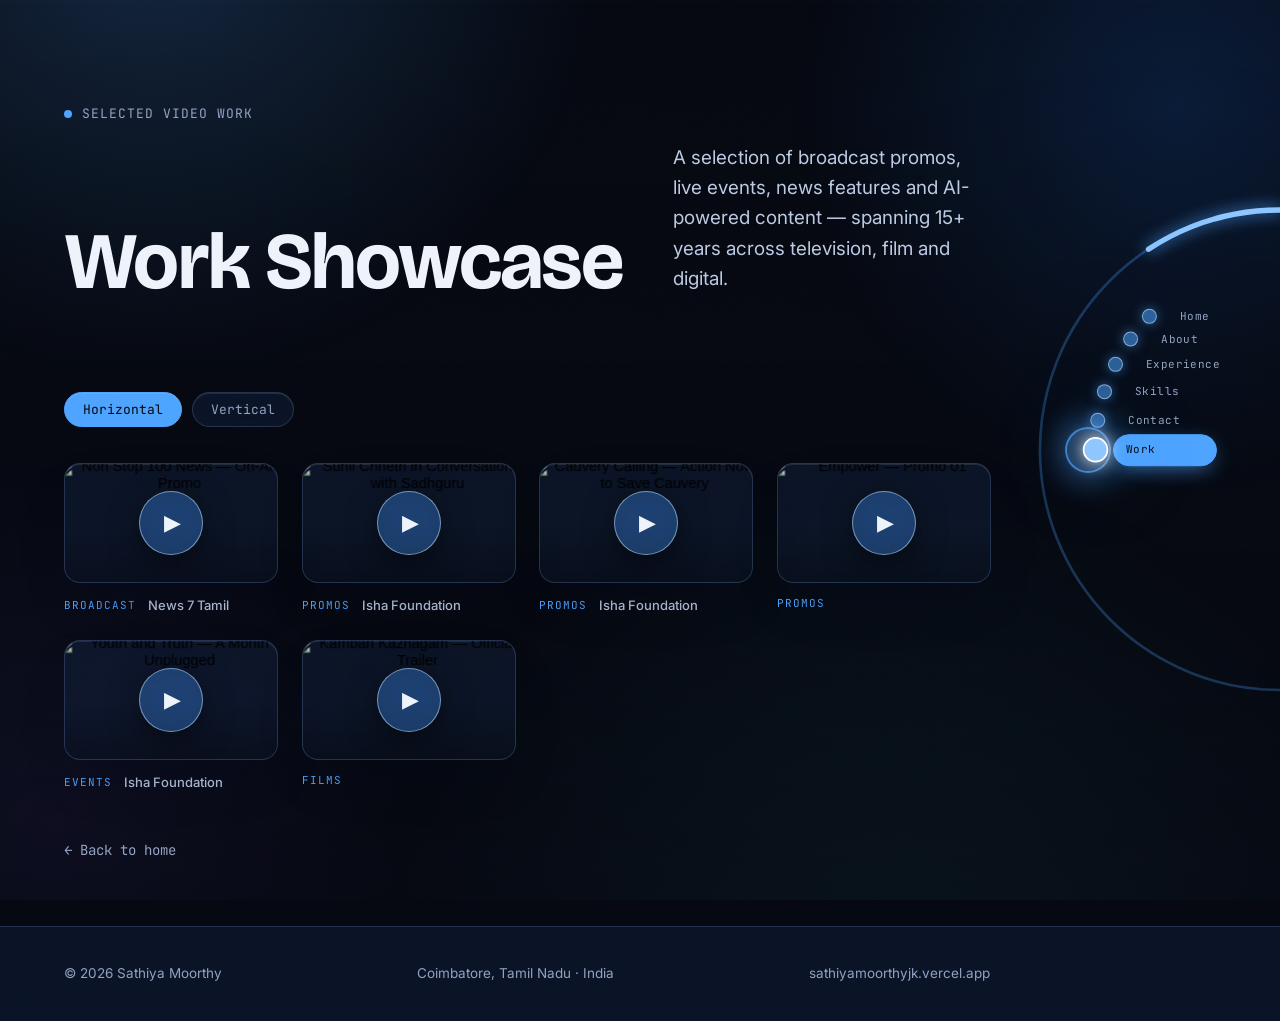
==== commit 91aa7891: "Refine the dial, fill layout gaps, tidy the works page Dial - Fix labels running off screen: an item" ====
--- a/works/index.html
+++ b/works/index.html
@@ -30,26 +30,34 @@
 
   <!-- Circular dial navigation (desktop) -->
   <nav class="dial" id="dial" aria-label="Primary">
-    <span class="dial__axis" aria-hidden="true"></span>
+    <svg class="dial__arc" viewBox="0 0 100 200" aria-hidden="true">
+      <defs>
+        <linearGradient id="dialComet" x1="0" y1="0" x2="0" y2="1">
+          <stop offset="0%"   stop-color="var(--accent-soft)" />
+          <stop offset="100%" stop-color="var(--accent)" />
+        </linearGradient>
+      </defs>
+      <path class="dial__arc-track" d="M100,0 A100,100 0 0,0 100,200" />
+      <path class="dial__arc-comet" d="M100,0 A100,100 0 0,0 100,200" />
+    </svg>
     <span class="dial__cursor" aria-hidden="true"></span>
     <ul class="dial__ring" id="dialRing">
       <li class="dial__item"><a href="../"><span class="dial__label">Home</span></a></li>
-      <li class="dial__item"><a href="./"><span class="dial__label">Work</span></a></li>
       <li class="dial__item"><a href="../#about"><span class="dial__label">About</span></a></li>
       <li class="dial__item"><a href="../#experience"><span class="dial__label">Experience</span></a></li>
       <li class="dial__item"><a href="../#skills"><span class="dial__label">Skills</span></a></li>
       <li class="dial__item"><a href="../#contact"><span class="dial__label">Contact</span></a></li>
+      <li class="dial__item"><a href="./"><span class="dial__label">Work</span></a></li>
     </ul>
   </nav>
 
   <div class="mobile-menu" id="mobileMenu" aria-hidden="true">
     <a href="../">Home</a>
-    <a href="./">Work</a>
     <a href="../#about">About</a>
     <a href="../#experience">Experience</a>
     <a href="../#skills">Skills</a>
-    <a href="../#awards">Awards</a>
     <a href="../#contact">Get in touch</a>
+    <a href="./">Work</a>
   </div>
 
   <main id="top">
--- a/css/styles.css
+++ b/css/styles.css
@@ -32,7 +32,7 @@
   --glass-shadow: 0 20px 50px -24px rgba(0, 8, 26, 0.85);
   --glass-inset:  inset 0 1px 0 rgba(255, 255, 255, 0.10);
 
-  --maxw: 1180px;
+  --maxw: 1400px;
   --pad: clamp(20px, 5vw, 80px);
   --gutter: 0px;        /* right rail reserve; set per breakpoint by .dial */
 
@@ -129,7 +129,7 @@
   html { scroll-behavior: auto; }
   /* the scroll engine also bails out on its own — this is the CSS backstop */
   .hero__glow, .hero__portrait-img, .stat__num, .section__index,
-  .skills__portrait img, .contact__portrait, .work-video__thumb {
+  .contact__portrait, .work-video__thumb {
     --par-y: 0px;
   }
 }
@@ -312,6 +312,8 @@
   -webkit-backdrop-filter: var(--blur); backdrop-filter: var(--blur);
   -webkit-mask-image: linear-gradient(90deg, transparent, #000 12%, #000 88%, transparent);
           mask-image: linear-gradient(90deg, transparent, #000 12%, #000 88%, transparent);
+  /* right stop is pulled in by --gutter (set below for desktop) so the
+     scrolling names never reach the dial */
 }
 .marquee__track {
   display: inline-flex; align-items: center; gap: 26px; white-space: nowrap;
@@ -395,7 +397,7 @@
 
 .page-head {
   position: relative; overflow: hidden;
-  padding: 150px var(--pad) 40px;
+  padding: 104px var(--pad) 26px;
   max-width: var(--maxw); margin: 0 auto;
 }
 .page-head__eyebrow {
@@ -411,7 +413,20 @@
   font-size: clamp(2.6rem, 7vw, 5rem); line-height: 0.98;
   letter-spacing: -0.02em; margin-bottom: 18px;
 }
-.page-head__lead { font-size: clamp(1rem, 1.5vw, 1.18rem); color: #bbcae3; max-width: 600px; }
+.page-head__lead { font-size: clamp(1rem, 1.5vw, 1.18rem); color: #bbcae3; max-width: 62ch; }
+/* Title and blurb share one row: the heading sets the left column, the
+   paragraph sits beside it and baselines with it. */
+@media (min-width: 901px) {
+  .page-head__inner {
+    display: grid; grid-template-columns: auto minmax(0, 1fr);
+    grid-template-areas: "eyebrow eyebrow" "title lead";
+    column-gap: clamp(30px, 4vw, 60px); align-items: end;
+  }
+  .page-head__eyebrow { grid-area: eyebrow; }
+  .page-head__title   { grid-area: title; margin-bottom: 0; }
+  .page-head__lead    { grid-area: lead; padding-bottom: 0.5rem; }
+}
+
 
 /* ---------- My Work page: gallery ---------- */
 .works-filters { display: flex; flex-wrap: wrap; gap: 10px; margin-bottom: 36px; }
@@ -428,11 +443,12 @@
 
 .works-grid {
   display: grid; gap: 24px; align-items: start;
-  /* four across: one track per card, landscape or Short. `dense` keeps the
-     rows packed when the two orientations produce different heights. */
+  /* Landscape: four across. Verticals are narrow, so the Vertical tab gets
+     six. Only one orientation shows at a time, so the track count can just
+     follow the active filter. */
   grid-template-columns: repeat(4, 1fr);
-  grid-auto-flow: dense;
-}
+}
+.works-grid--v { grid-template-columns: repeat(6, 1fr); gap: 18px; }
 .work-video { display: flex; flex-direction: column; gap: 12px; grid-column: span 1; }
 .work-video__frame {
   position: relative; aspect-ratio: 16 / 9; width: 100%;
@@ -578,21 +594,29 @@
 }
 .works-back a:hover { color: var(--accent); }
 
-@media (max-width: 1000px) { .works-grid { grid-template-columns: repeat(3, 1fr); } }
-@media (max-width: 760px)  { .works-grid { grid-template-columns: repeat(2, 1fr); } }
-@media (max-width: 480px)  {
+@media (max-width: 1200px) {
+  .works-grid { grid-template-columns: repeat(3, 1fr); }
+  .works-grid--v { grid-template-columns: repeat(4, 1fr); }
+  .skills__grid { grid-template-columns: repeat(2, 1fr); }
+}
+@media (max-width: 760px) {
+  .works-grid { grid-template-columns: repeat(2, 1fr); }
+  .works-grid--v { grid-template-columns: repeat(3, 1fr); }
+}
+@media (max-width: 480px) {
   .works-grid { grid-template-columns: 1fr; gap: 26px; }
+  .works-grid--v { grid-template-columns: repeat(2, 1fr); }
   .work-video--v .work-video__frame { max-width: 300px; margin: 0 auto; }
 }
 @media (max-width: 760px) {
-  .page-head { padding-top: 120px; }
+  .page-head { padding-top: 88px; }
 }
 
 /* ---------- Selected Work ---------- */
 .work__list { display: flex; flex-direction: column; }
 .work__cta { margin-top: 32px; }
 .work-card {
-  display: grid; grid-template-columns: 1fr 1.6fr; gap: 8px 30px;
+  display: grid; grid-template-columns: 0.85fr 2.4fr; gap: 8px 34px;
   align-items: start;
   padding: 30px 8px; border-top: 1px solid var(--line);
   transition: background 0.4s ease, padding-left 0.4s var(--ease);
@@ -631,7 +655,7 @@
   font-size: clamp(1.4rem, 2.8vw, 2rem); line-height: 1.1;
   letter-spacing: -0.01em; margin-bottom: 14px;
 }
-.work-card__desc { font-size: 15.5px; color: #a9b8d4; margin-bottom: 20px; max-width: 560px; }
+.work-card__desc { font-size: 16px; color: #a9b8d4; margin-bottom: 20px; max-width: 88ch; line-height: 1.62; }
 .work-card__foot { display: flex; flex-wrap: wrap; gap: 8px; }
 .work-card__foot span {
   font-size: 12px; color: var(--muted); border: 1px solid var(--glass-line);
@@ -665,26 +689,51 @@
   -webkit-backdrop-filter: var(--blur-soft); backdrop-filter: var(--blur-soft);
   box-shadow: var(--glass-inset);
   border-radius: 18px; padding: 22px 24px;
+  /* Role and employer on the left, the description beside them, so a wide
+     card fills instead of leaving a tall empty column on its right. */
+  display: grid; grid-template-columns: minmax(200px, 0.85fr) minmax(0, 1.5fr);
+  gap: 6px clamp(24px, 3vw, 40px); align-items: start;
 }
 .timeline__content h3 {
   font-family: var(--font-display); font-weight: 600; font-size: 1.3rem;
   margin-bottom: 4px; letter-spacing: -0.01em;
 }
-.timeline__org { font-size: 14px; color: var(--muted); margin-bottom: 10px; }
-.timeline__content p:last-child { font-size: 14.5px; color: #a9b8d4; max-width: 600px; }
+.timeline__content h3 { grid-column: 1; grid-row: 1; }
+.timeline__org {
+  grid-column: 1; grid-row: 2;
+  font-size: 14px; color: var(--muted); margin-bottom: 0;
+}
+.timeline__content p:last-child {
+  grid-column: 2; grid-row: 1 / span 2;
+  font-size: 14.5px; line-height: 1.6; color: #a9b8d4; max-width: 62ch;
+}
 
 /* ---------- Skills ---------- */
-.skills__grid { display: grid; grid-template-columns: repeat(2, 1fr); gap: 28px; }
+.skills__grid { display: grid; grid-template-columns: repeat(3, 1fr); gap: 22px; align-content: start; }
 .skill-group {
   background: var(--glass); border: 1px solid var(--glass-line);
   -webkit-backdrop-filter: var(--blur); backdrop-filter: var(--blur);
   box-shadow: var(--glass-shadow), var(--glass-inset);
-  border-radius: 22px; padding: 32px;
+  border-radius: 22px; padding: 24px 26px;
   transition: border-color 0.4s, transform 0.4s var(--ease);
 }
 .skill-group:hover { border-color: rgba(var(--accent-rgb), 0.4); transform: translateY(-4px); }
 .skill-group h3 {
-  font-family: var(--font-display); font-weight: 600; font-size: 1.25rem; margin-bottom: 20px;
+  font-family: var(--font-display); font-weight: 600; font-size: 1.15rem; margin-bottom: 14px;
+}
+/* Two columns, so a long list fills the card's width instead of running down
+   one side and stretching the section. Multi-column rather than flex: items
+   flow by height on their own. */
+.skill-group ul {
+  list-style: none; columns: 2; column-gap: 26px;
+}
+.skill-group li {
+  font-size: 14px; color: #c4d1e8; padding-left: 20px;
+  position: relative; line-height: 1.4;
+  margin-bottom: 8px; break-inside: avoid;
+}
+.skill-group li::before {
+  content: "›"; position: absolute; left: 0; color: var(--accent); font-weight: 700;
 }
 .tags { display: flex; flex-wrap: wrap; gap: 9px; }
 .tags span {
@@ -778,47 +827,11 @@
 .footer__inner a { transition: color 0.3s; }
 .footer__inner a:hover { color: var(--accent); }
 
-/* ---------- Capabilities: cut-out portrait beside the skill cards ---------- */
-/* Two columns, bottom-aligned: the desk line the cutout is cropped at sits
-   flush with the bottom edge of the 2x2 card block. */
-.skills__layout {
-  display: grid; grid-template-columns: 1fr minmax(240px, 330px);
-  gap: clamp(24px, 3vw, 44px); align-items: end;
-}
-/* Right column: a leadership panel on top, the cutout pinned to the bottom.
-   `margin-top: auto` is what closes the gap the bottom-aligned figure used
-   to leave above itself. */
-.skills__side {
-  display: flex; flex-direction: column; gap: clamp(18px, 2vw, 26px);
-  height: 100%;
-}
-.skill-group--lead ul {
-  list-style: none; display: flex; flex-direction: column; gap: 11px;
-}
-.skill-group--lead li {
-  font-size: 14.5px; color: #c4d1e8; padding-left: 22px;
-  position: relative; line-height: 1.5;
-}
-.skill-group--lead li::before {
-  content: "›"; position: absolute; left: 0; color: var(--accent); font-weight: 700;
-}
-.skills__portrait {
-  margin: auto 0 0; background: none; border: 0; box-shadow: none;
-  display: flex; justify-content: center; align-items: flex-end;
-}
-.skills__portrait img {
-  display: block; width: 100%; height: auto;
-  background: none; border: 0; border-radius: 0;
-  /* drop-shadow traces the alpha edge — depth without a box */
-  filter: drop-shadow(0 30px 42px rgba(0, 6, 20, 0.7)) contrast(1.03) saturate(1.03);
-  transform: translate3d(0, var(--par-y, 0px), 0) scale(var(--zoom, 1));
-  transition: transform 0.6s var(--ease), filter 0.9s var(--ease);
-  will-change: transform;
-}
-.skills__portrait:hover img {
-  --zoom: 1.03;
-  filter: drop-shadow(0 36px 50px rgba(0, 6, 20, 0.75)) contrast(1.06) saturate(1.1);
-}
+/* ---------- Capabilities ----------
+   Five cards on a three-track grid: three on the first row, then one plus
+   the leadership card spanning the remaining two tracks, so both rows fill
+   completely and no cell is left empty. */
+.skill-group--lead { grid-column: span 2; }
 
 /* ---------- Glass fallback (older browsers) ---------- */
 @supports not ((backdrop-filter: blur(1px)) or (-webkit-backdrop-filter: blur(1px))) {
@@ -831,123 +844,160 @@
 
 
 /* =========================================================
-   Circular dial navigation (replaces the desktop header)
+   Semicircular dial navigation (replaces the desktop header)
    ---------------------------------------------------------
-   Geometry: the dial's centre sits just inside the right edge, so only
-   the left arc is on screen. Each item is placed with
+   The dial box is --r wide by 2*--r tall, flush to the right edge, so
+   the circle's centre lands exactly ON that edge and precisely half
+   the circle is on screen. Items are placed from that centre with
        rotate(--a) translateX(--r)
-   and its contents counter-rotate by -(--a + --spin) to stay upright.
-   Scrolling sets --spin so the active item swings to 9 o'clock, where
-   the pointer sits. Custom properties inherit, so the label reads
-   --spin off the container with no per-frame JS on the label itself.
-
-   At rest the rail is only dots, which keeps its footprint inside the
-   reserved gutter; labels are revealed on hover/focus and for the
-   active item.
+   and counter-rotate by -(--a + --spin) to stay upright. Scrolling
+   sets --spin so the active item swings to 9 o'clock, under the pointer.
+
+   The sweep is an SVG arc with an animated dash, not a rotating conic
+   gradient: a rotating gradient spends half its cycle on the off-screen
+   half of the circle and appears to stall. A dash travelling along the
+   visible semicircle is lit the whole time.
    ========================================================= */
 .dial {
-  --r: 140px;          /* ring radius            */
-  --c: 44px;           /* centre inset from edge */
+  --r: 250px;                     /* arc radius  — the visual */
+  --ir: 200px;                    /* item radius — where the dots sit. A
+                                     resolved length, not a calc, so the
+                                     script can read it back and line the
+                                     labels up. */
   --spin: 0deg;
   position: fixed; z-index: 1000;
-  top: 50%; right: calc(var(--c) - var(--r));
-  width: calc(var(--r) * 2); height: calc(var(--r) * 2);
+  top: 50%; right: 0;
+  width: var(--r); height: calc(var(--r) * 2);
   transform: translateY(-50%);
   pointer-events: none;                /* only the links take clicks */
 }
 
-/* the slowly turning dashed ring — this is the dial the eye reads */
-.dial__axis {
-  position: absolute; inset: 0; border-radius: 50%;
-  border: 1px dashed rgba(var(--accent-rgb), 0.24);
-  animation: dial-drift 64s linear infinite;
-}
-@keyframes dial-drift { to { transform: rotate(360deg); } }
+/* the semicircular track + the light travelling along it */
+.dial__arc { position: absolute; inset: 0; width: 100%; height: 100%; overflow: visible; }
+.dial__arc-track {
+  fill: none; stroke: rgba(var(--accent-rgb), 0.28); stroke-width: 1.1;
+}
+.dial__arc-comet {
+  fill: none; stroke: url(#dialComet); stroke-width: 2.2; stroke-linecap: round;
+  /* semicircle of r=100 is pi*100 = 314.16 units long: one dash, one gap */
+  stroke-dasharray: 58 256.16;
+  filter: drop-shadow(0 0 3px rgba(var(--accent-rgb), 0.95));
+  animation: dial-sweep 5s linear infinite;
+}
+@keyframes dial-sweep {
+  from { stroke-dashoffset: 314.16; }
+  to   { stroke-dashoffset: 0; }
+}
 
 /* pointer at 9 o'clock: the slot the active item rotates into */
 .dial__cursor {
-  position: absolute; top: 50%; left: 0;
+  position: absolute; top: 50%; left: calc(var(--r) - var(--ir));
   transform: translate(-50%, -50%);
-  width: 30px; height: 30px; border-radius: 50%;
-  background: rgba(var(--accent-rgb), 0.12);
-  border: 1px solid rgba(var(--accent-rgb), 0.45);
-  box-shadow: 0 0 24px rgba(var(--accent-rgb), 0.3);
+  width: 46px; height: 46px; border-radius: 50%;
+  background: rgba(var(--accent-rgb), 0.14);
+  border: 2px solid rgba(var(--accent-rgb), 0.7);
+  box-shadow: 0 0 34px rgba(var(--accent-rgb), 0.55),
+              inset 0 0 20px rgba(var(--accent-rgb), 0.3);
 }
 
 .dial__ring {
   position: absolute; inset: 0; list-style: none;
   transform: rotate(var(--spin));
+  transform-origin: 100% 50%;          /* the circle centre, on the right edge */
   transition: transform 0.85s var(--ease);
 }
 .dial__item {
-  position: absolute; left: 50%; top: 50%;
-  transform: translate(-50%, -50%) rotate(var(--a)) translateX(var(--r));
+  position: absolute; left: 100%; top: 50%;   /* = the circle centre */
+  transform: translate(-50%, -50%) rotate(var(--a)) translateX(var(--ir));
 }
 .dial__item a {
-  /* undo the ring spin and the item's own angle so contents sit upright */
-  display: flex; align-items: center; justify-content: flex-end; gap: 10px;
+  display: flex; align-items: center; justify-content: flex-start; gap: 10px;
   pointer-events: auto; text-decoration: none;
-  transform: rotate(calc(-1 * (var(--a) + var(--spin))));
+  /* Counter-rotate upright, then shift right by half the row so its LEFT
+     edge — where the dot is — lands on the arc. Because every label is the
+     same width the row width is constant, so all six dots sit exactly on
+     the arc and the labels fan out evenly. Variable-width labels were what
+     made the dots ragged. */
+  transform: rotate(calc(-1 * (var(--a) + var(--spin)))) translateX(50%);
   transition: transform 0.85s var(--ease);
 }
+.dial__item a::after { order: -1; }     /* dot leads, label sits inside it */
 .dial__label {
-  white-space: nowrap; order: -1;      /* label sits left of the dot */
-  font-family: var(--font-mono); font-size: 12px; letter-spacing: 0.6px;
-  color: var(--text); padding: 7px 13px; border-radius: 100px;
-  background: var(--glass); border: 1px solid var(--glass-line);
-  -webkit-backdrop-filter: var(--blur-soft); backdrop-filter: var(--blur-soft);
-  box-shadow: var(--glass-shadow), var(--glass-inset);
-  opacity: 0; transform: translateX(10px);
-  transition: opacity 0.4s var(--ease), transform 0.4s var(--ease),
-              color 0.3s, background 0.3s, border-color 0.3s;
-}
-.dial__item a::after {                  /* the dot */
+  white-space: nowrap;
+  /* a fixed width keeps every row identical, which is what lets the dots
+     land on the arc — text-align pulls the words to the outer edge */
+  width: 104px; text-align: left;
+  font-family: var(--font-mono); font-size: 11px; letter-spacing: 0.4px;
+  color: var(--muted); padding: 6px 12px; border-radius: 100px;
+  background: transparent; border: 1px solid transparent;
+  transition: color 0.3s, background 0.3s, border-color 0.3s;
+}
+.dial__item a::after {                  /* the dot, sitting on the arc */
   content: ""; flex: 0 0 auto;
-  width: 9px; height: 9px; border-radius: 50%;
-  background: rgba(190, 220, 255, 0.34);
-  border: 1px solid transparent;
-  transition: background 0.3s, transform 0.35s var(--ease), border-color 0.3s;
+  width: 13px; height: 13px; border-radius: 50%;
+  background: rgba(var(--accent-rgb), 0.55);
+  border: 1px solid rgba(190, 225, 255, 0.6);
+  box-shadow: 0 0 12px rgba(var(--accent-rgb), 0.55);
+  transition: background 0.3s, transform 0.35s var(--ease),
+              border-color 0.3s, box-shadow 0.3s;
 }
 .dial__item a:hover::after,
-.dial__item a:focus-visible::after { background: var(--accent-soft); transform: scale(1.4); }
+.dial__item a:focus-visible::after {
+  background: var(--accent-soft); transform: scale(1.45);
+  box-shadow: 0 0 20px rgba(var(--accent-rgb), 0.95);
+}
 .dial__item a:hover .dial__label,
-.dial__item a:focus-visible .dial__label { opacity: 1; transform: none; }
+.dial__item a:focus-visible .dial__label {
+  color: var(--text); border-color: rgba(var(--accent-rgb), 0.45);
+  background: var(--glass);
+  -webkit-backdrop-filter: var(--blur-soft); backdrop-filter: var(--blur-soft);
+}
 
 .dial__item.is-active a::after {
-  background: var(--accent); transform: scale(1.5);
-  box-shadow: 0 0 14px rgba(var(--accent-rgb), 0.85);
+  background: var(--accent-soft); transform: scale(1.7);
+  border-color: #fff;
+  box-shadow: 0 0 10px #fff, 0 0 26px rgba(var(--accent-rgb), 1),
+              0 0 48px rgba(var(--accent-rgb), 0.6);
 }
 .dial__item.is-active .dial__label {
-  opacity: 1; transform: none;
   color: var(--ink); background: var(--accent); border-color: var(--accent);
+  box-shadow: 0 6px 22px -6px rgba(var(--accent-rgb), 0.8);
 }
 
 /* The dial owns navigation from 901px up; below that, header + burger.
-   Each width band pairs a ring size with a gutter wide enough to clear
-   its deepest dot (--c + --r), so the rail never overlaps text. The
-   gutter goes on the padded containers rather than <main>, so the
-   full-bleed marquee band keeps running edge to edge. */
+   Centre sits on the edge, so the deepest dot is exactly --r; each band's
+   gutter clears that. The gutter goes on the padded containers rather
+   than <main>, so the full-bleed marquee keeps running edge to edge. */
 @media (min-width: 901px) {
   .nav { display: none; }
   .hero, .section, .stats, .page-head, .footer {
     padding-right: calc(var(--pad) + var(--gutter));
   }
-}
-@media (min-width: 901px) and (max-width: 1200px) {
-  .dial { --r: 108px; --c: 32px; }        /* deepest dot 140px */
-  :root { --gutter: 150px; }
-}
-@media (min-width: 1201px) {
-  .dial { --r: 140px; --c: 44px; }        /* deepest dot 184px */
-  :root { --gutter: 196px; }
-}
+  .section, .stats, .page-head { max-width: calc(var(--maxw) + var(--gutter)); }
+  /* the marquee keeps its full-bleed band but fades out before the rail */
+  .marquee {
+    -webkit-mask-image: linear-gradient(90deg, transparent, #000 8%,
+        #000 calc(100% - var(--gutter) - 40px), transparent calc(100% - var(--gutter) + 10px));
+            mask-image: linear-gradient(90deg, transparent, #000 8%,
+        #000 calc(100% - var(--gutter) - 40px), transparent calc(100% - var(--gutter) + 10px));
+  }
+}
+@media (min-width: 901px)  and (max-width: 1200px) {
+  .dial { --r: 190px; --ir: 152px; }
+  :root { --gutter: 178px; }
+  .dial__label { font-size: 10.5px; padding: 5px 10px; letter-spacing: 0.3px; }
+}
+@media (min-width: 1201px) and (max-width: 1500px) { .dial { --r: 250px; --ir: 200px; } :root { --gutter: 226px; } }
+@media (min-width: 1501px)                         { .dial { --r: 300px; --ir: 240px; } :root { --gutter: 266px; } }
 @media (max-width: 900px) { .dial { display: none; } }
-/* shorter viewports: pull the ring in so the arc still fits vertically */
-@media (max-height: 700px) { .dial { --r: 112px; --c: 34px; } }
-@media (max-height: 560px) { .dial { --r: 94px;  --c: 28px; } }
+
+/* the arc is 2*--r tall, so short viewports need a smaller radius */
+@media (max-height: 900px) { .dial { --r: 240px; --ir: 192px; } }
+@media (max-height: 780px) { .dial { --r: 200px; --ir: 160px; } }
+@media (max-height: 640px) { .dial { --r: 160px; --ir: 128px; } }
 
 @media (prefers-reduced-motion: reduce) {
-  .dial__axis { animation: none; }
+  .dial__arc-comet { animation: none; stroke-dasharray: none; opacity: 0.5; }
   .dial__ring, .dial__item a, .dial__label { transition: none; }
 }
 
@@ -961,9 +1011,7 @@
   .about__grid { grid-template-columns: 1fr; gap: 40px; }
   .stats { grid-template-columns: repeat(2, 1fr); gap: 36px 24px; }
   .skills__grid { grid-template-columns: 1fr; }
-  .skills__layout { grid-template-columns: 1fr; }
-  .skills__side { height: auto; }
-  .skills__portrait img { max-width: 320px; margin: 0 auto; }
+  .skill-group--lead { grid-column: span 1; }
   .awards__grid { grid-template-columns: 1fr; }
   .work-card { grid-template-columns: 1fr; gap: 14px; }
   .work-card__meta, .work-card__title, .work-card__desc, .work-card__foot {
@@ -972,6 +1020,10 @@
   .work-card__org { font-size: 1.2rem; }
   .timeline__item { grid-template-columns: 1fr; gap: 6px; }
   .timeline__year { padding-top: 0; }
+  .timeline__content { grid-template-columns: 1fr; }
+  .timeline__content h3, .timeline__org,
+  .timeline__content p:last-child { grid-column: 1; grid-row: auto; }
+  .timeline__org { margin-bottom: 10px; }
 }
 
 @media (max-width: 560px) {
